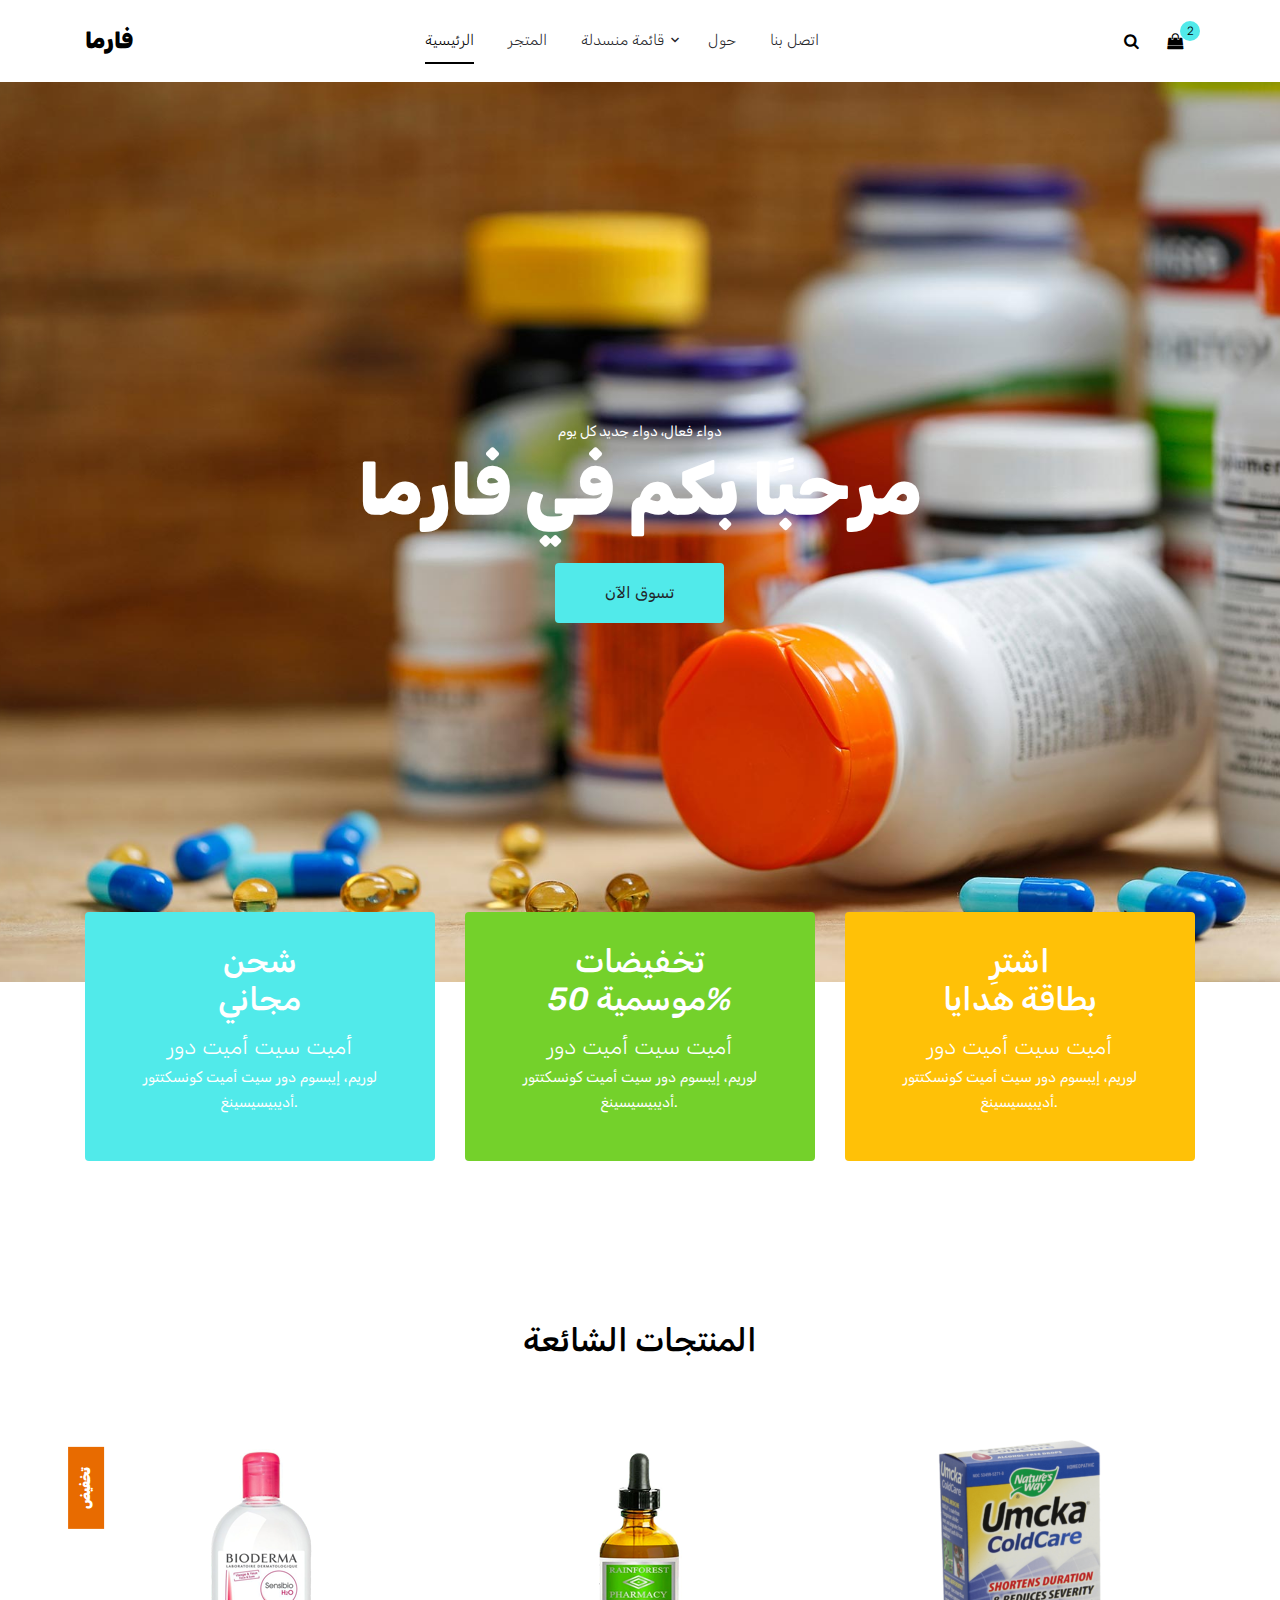
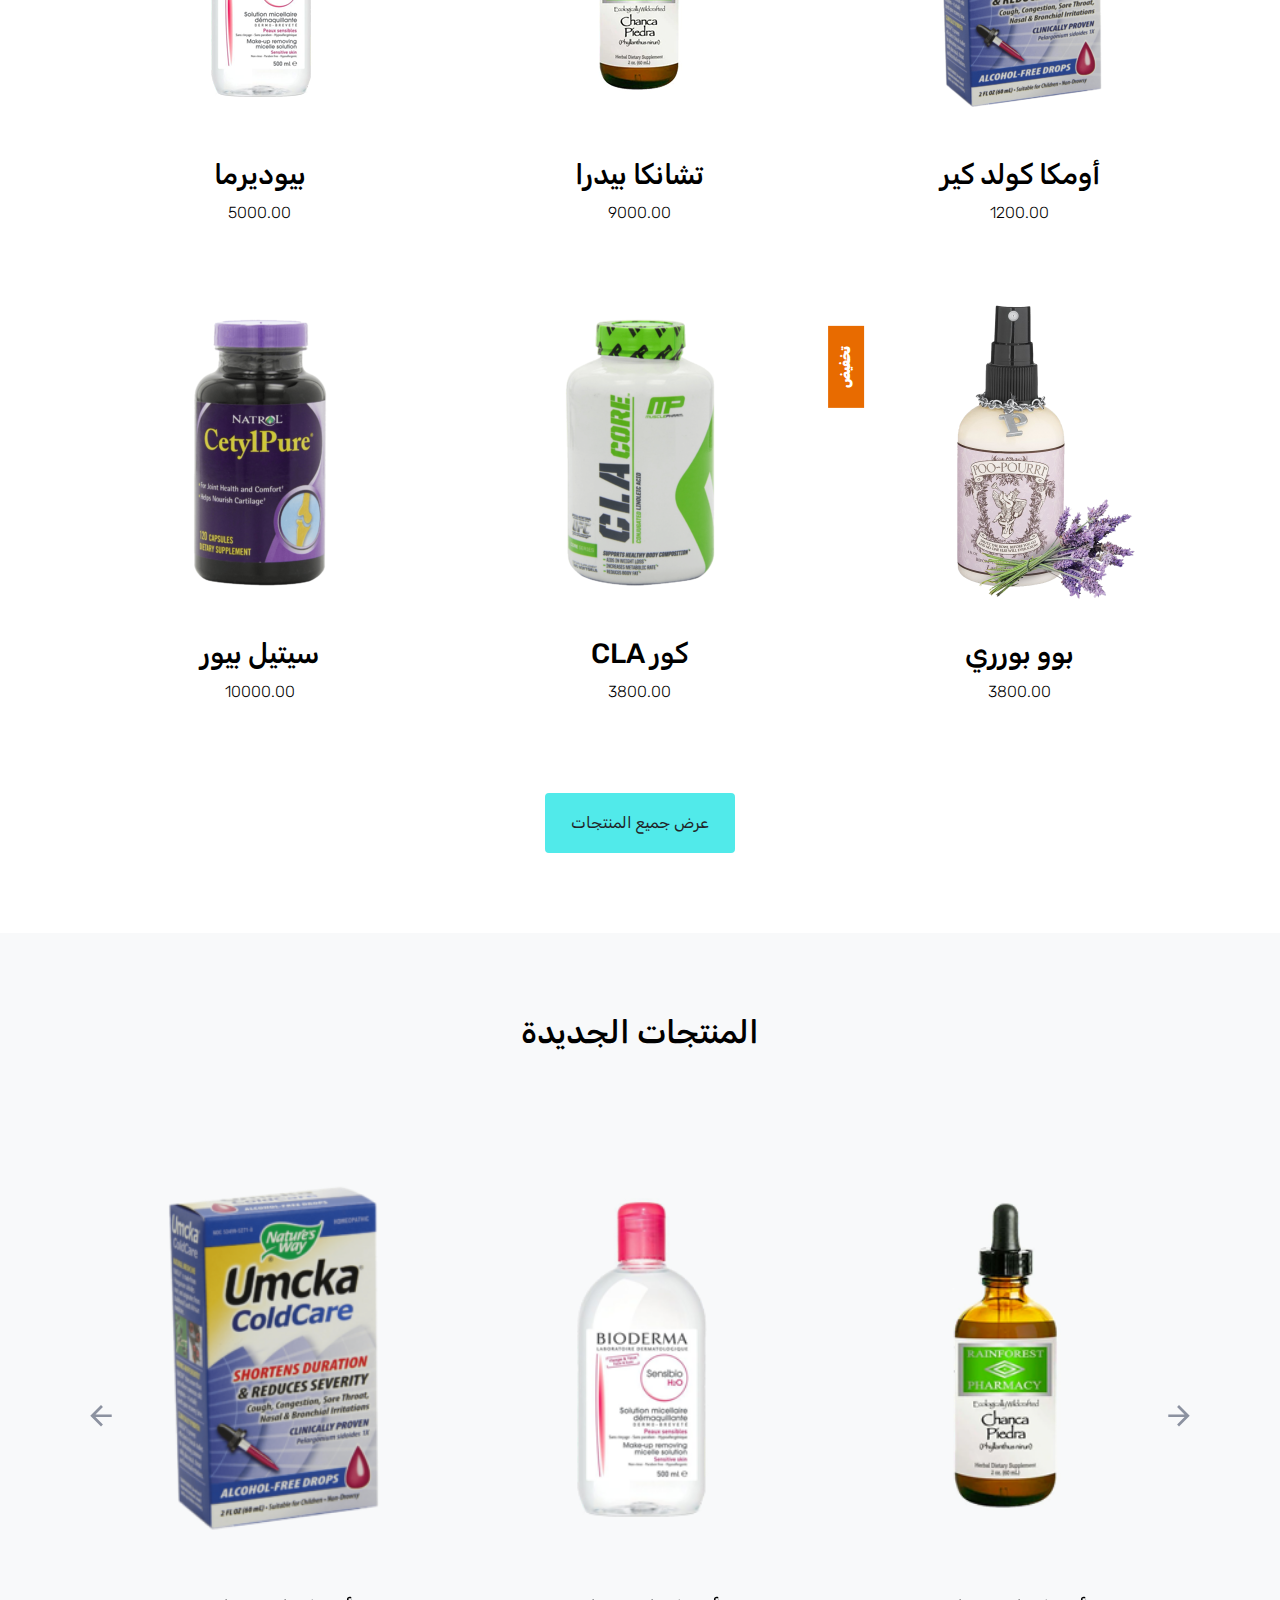
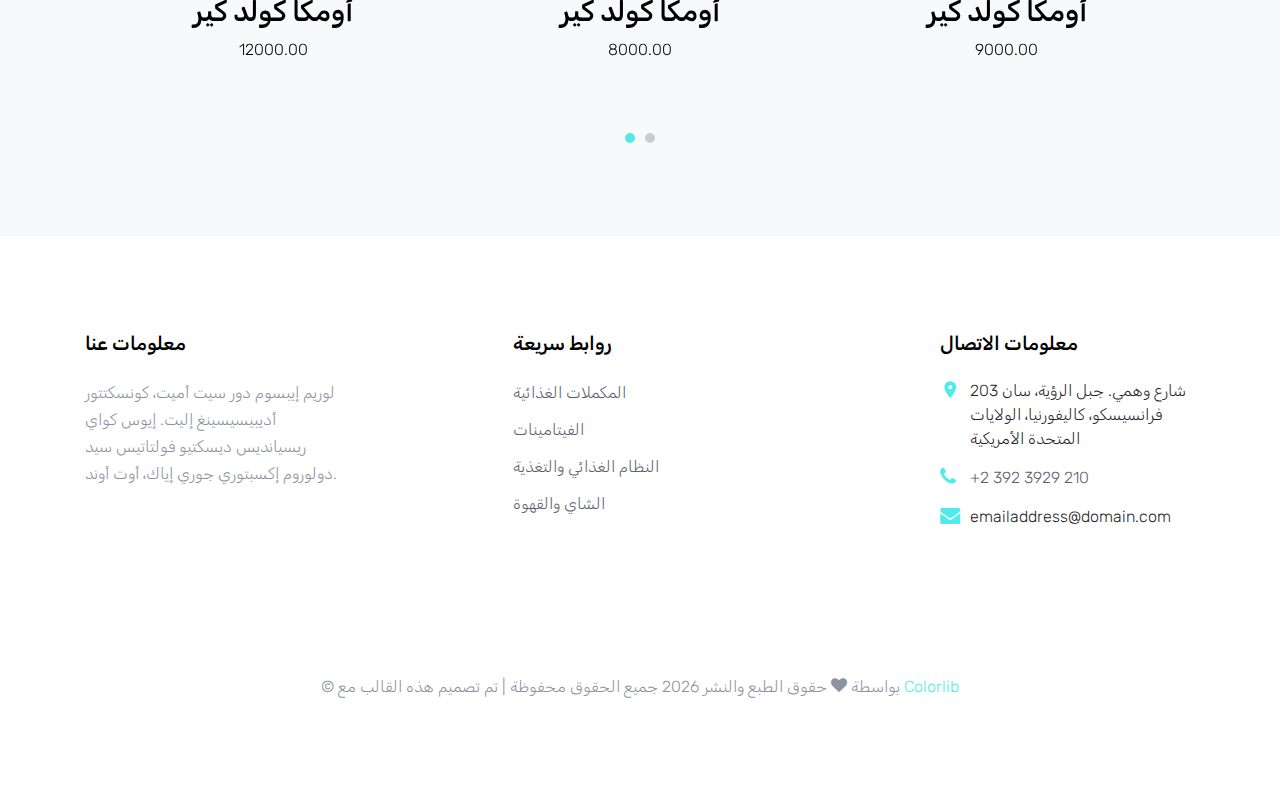
==== index.html @ 76229c9d "first commit" ====
<!DOCTYPE html>
<html lang="en">

<head>
  <title>Pharma &mdash; Colorlib Template</title>
  <meta charset="utf-8">
  <meta name="viewport" content="width=device-width, initial-scale=1, shrink-to-fit=no">

  <link href="https://fonts.googleapis.com/css?family=Rubik:400,700|Crimson+Text:400,400i" rel="stylesheet">
  <link rel="stylesheet" href="fonts/icomoon/style.css">

  <link rel="stylesheet" href="css/bootstrap.min.css">
  <link rel="stylesheet" href="css/magnific-popup.css">
  <link rel="stylesheet" href="css/jquery-ui.css">
  <link rel="stylesheet" href="css/owl.carousel.min.css">
  <link rel="stylesheet" href="css/owl.theme.default.min.css">


  <link rel="stylesheet" href="css/aos.css">

  <link rel="stylesheet" href="css/style.css">

</head>

<body>

  <div class="site-wrap">

    <div class="site-navbar py-2">

      <div class="search-wrap">
        <div class="container">
          <a href="#" class="search-close js-search-close"><span class="icon-close2"></span></a>
          <form action="#" method="post">
            <input type="text" class="form-control" placeholder="ابحث عن كلمة مفتاحية واضغط إدخال...">
          </form>
        </div>
      </div>

      <div class="container">
        <div class="d-flex align-items-center justify-content-between">
          <div class="logo">
            <div class="site-logo">
              <a href="index.html" class="js-logo-clone">فارما</a>
            </div>
          </div>
          <div class="main-nav d-none d-lg-block">
            <nav class="site-navigation text-right text-md-center" role="navigation">
              <ul class="site-menu js-clone-nav d-none d-lg-block">
                <li class="active"><a href="index.html">الرئيسية</a></li>
                <li><a href="shop.html">المتجر</a></li>
                <li class="has-children">
                  <a href="#">قائمة منسدلة</a>
                  <ul class="dropdown">
                    <li><a href="#">المكملات الغذائية</a></li>
                    <li class="has-children">
                      <a href="#">الفيتامينات</a>
                      <ul class="dropdown">
                        <li><a href="#">المكملات الغذائية</a></li>
                        <li><a href="#">الفيتامينات</a></li>
                        <li><a href="#">النظام الغذائي والتغذية</a></li>
                        <li><a href="#">الشاي والقهوة</a></li>
                      </ul>
                    </li>
                    <li><a href="#">النظام الغذائي والتغذية</a></li>
                    <li><a href="#">الشاي والقهوة</a></li>
                    
                  </ul>
                </li>
                <li><a href="about.html">حول</a></li>
                <li><a href="contact.html">اتصل بنا</a></li>
              </ul>
            </nav>
          </div>
          <div class="icons">
            <a href="#" class="icons-btn d-inline-block js-search-open"><span class="icon-search"></span></a>
            <a href="cart.html" class="icons-btn d-inline-block bag">
              <span class="icon-shopping-bag"></span>
              <span class="number">2</span>
            </a>
            <a href="#" class="site-menu-toggle js-menu-toggle ml-3 d-inline-block d-lg-none"><span
                class="icon-menu"></span></a>
          </div>
        </div>
      </div>
    </div>

    <div class="site-blocks-cover" style="background-image: url('images/hero_1.jpg');">
      <div class="container">
        <div class="row">
          <div class="col-lg-7 mx-auto order-lg-2 align-self-center">
            <div class="site-block-cover-content text-center">
              <h2 class="sub-title">دواء فعال، دواء جديد كل يوم</h2>
              <h1>مرحبًا بكم في فارما</h1>
              <p>
                <a href="#" class="btn btn-primary px-5 py-3">تسوق الآن</a>
              </p>
            </div>
          </div>
        </div>
      </div>
    </div>

    <div class="site-section">
      <div class="container">
        <div class="row align-items-stretch section-overlap">
          <div class="col-md-6 col-lg-4 mb-4 mb-lg-0">
            <div class="banner-wrap bg-primary h-100">
              <a href="#" class="h-100">
                <h5>شحن <br> مجاني</h5>
                <p>
                  أميت سيت أميت دور
                  <strong>لوريم، إيبسوم دور سيت أميت كونسكتتور أديبيسيسينغ.</strong>
                </p>
              </a>
            </div>
          </div>
          <div class="col-md-6 col-lg-4 mb-4 mb-lg-0">
            <div class="banner-wrap h-100">
              <a href="#" class="h-100">
                <h5>تخفيضات <br> موسمية 50%</h5>
                <p>
                  أميت سيت أميت دور
                  <strong>لوريم، إيبسوم دور سيت أميت كونسكتتور أديبيسيسينغ.</strong>
                </p>
              </a>
            </div>
          </div>
          <div class="col-md-6 col-lg-4 mb-4 mb-lg-0">
            <div class="banner-wrap bg-warning h-100">
              <a href="#" class="h-100">
                <h5>اشترِ <br> بطاقة هدايا</h5>
                <p>
                  أميت سيت أميت دور
                  <strong>لوريم، إيبسوم دور سيت أميت كونسكتتور أديبيسيسينغ.</strong>
                </p>
              </a>
            </div>
          </div>

        </div>
      </div>
    </div>

    <div class="site-section">
      <div class="container">
        <div class="row">
          <div class="title-section text-center col-12">
            <h2 class="text-uppercase">المنتجات الشائعة</h2>
          </div>
        </div>

        <div class="row">
          <div class="col-sm-6 col-lg-4 text-center item mb-4">
            <span class="tag">تخفيض</span>
            <a href="shop-single.html"> <img src="images/product_01.png" alt="Image"></a>
            <h3 class="text-dark"><a href="shop-single.html">بيوديرما</a></h3>
            <p class="price"> 5000.00</p>
          </div>
          <div class="col-sm-6 col-lg-4 text-center item mb-4">
            <a href="shop-single.html"> <img src="images/product_02.png" alt="Image"></a>
            <h3 class="text-dark"><a href="shop-single.html">تشانكا بيدرا</a></h3>
            <p class="price">9000.00</p>
          </div>
          <div class="col-sm-6 col-lg-4 text-center item mb-4">
            <a href="shop-single.html"> <img src="images/product_03.png" alt="Image"></a>
            <h3 class="text-dark"><a href="shop-single.html">أومكا كولد كير</a></h3>
            <p class="price">1200.00</p>
          </div>

          <div class="col-sm-6 col-lg-4 text-center item mb-4">

            <a href="shop-single.html"> <img src="images/product_04.png" alt="Image"></a>
            <h3 class="text-dark"><a href="shop-single.html">سيتيل بيور</a></h3>
            <p class="price"> 10000.00</p>
          </div>
          <div class="col-sm-6 col-lg-4 text-center item mb-4">
            <a href="shop-single.html"> <img src="images/product_05.png" alt="Image"></a>
            <h3 class="text-dark"><a href="shop-single.html">CLA كور</a></h3>
            <p class="price">3800.00</p>
          </div>
          <div class="col-sm-6 col-lg-4 text-center item mb-4">
            <span class="tag">تخفيض</span>
            <a href="shop-single.html"> <img src="images/product_06.png" alt="Image"></a>
            <h3 class="text-dark"><a href="shop-single.html">بوو بورري</a></h3>
            <p class="price">3800.00</p>
          </div>
        </div>
        <div class="row mt-5">
          <div class="col-12 text-center">
            <a href="shop.html" class="btn btn-primary px-4 py-3">عرض جميع المنتجات</a>
          </div>
        </div>
      </div>
    </div>

    
    <div class="site-section bg-light">
      <div class="container">
        <div class="row">
          <div class="title-section text-center col-12">
            <h2 class="text-uppercase">المنتجات الجديدة</h2>
          </div>
        </div>
        <div class="row">
          <div class="col-md-12 block-3 products-wrap">
            <div class="nonloop-block-3 owl-carousel">

              <div class="text-center item mb-4">
                <a href="shop-single.html"> <img src="images/product_03.png" alt="Image"></a>
                <h3 class="text-dark"><a href="shop-single.html">أومكا كولد كير</a></h3>
                <p class="price">12000.00</p>
              </div>

              <div class="text-center item mb-4">
                <a href="shop-single.html"> <img src="images/product_01.png" alt="Image"></a>
                <h3 class="text-dark"><a href="shop-single.html">أومكا كولد كير</a></h3>
                <p class="price">8000.00</p>
              </div>

              <div class="text-center item mb-4">
                <a href="shop-single.html"> <img src="images/product_02.png" alt="Image"></a>
                <h3 class="text-dark"><a href="shop-single.html">أومكا كولد كير</a></h3>
                <p class="price">9000.00</p>
              </div>

              <div class="text-center item mb-4">
                <a href="shop-single.html"> <img src="images/product_04.png" alt="Image"></a>
                <h3 class="text-dark"><a href="shop-single.html">أومكا كولد كير</a></h3>
                <p class="price">5000.00</p>
              </div>

            </div>
          </div>
        </div>
      </div>
    </div>

    <!--<div class="site-section">
      <div class="container">
        <div class="row">
          <div class="title-section text-center col-12">
            <h2 class="text-uppercase">الشهادات</h2>
          </div>
        </div>
        <div class="row">
          <div class="col-md-12 block-3 products-wrap">
            <div class="nonloop-block-3 no-direction owl-carousel">
        
              <div class="testimony">
                <blockquote>
                  <img src="images/person_1.jpg" alt="Image" class="img-fluid w-25 mb-4 rounded-circle">
                  <p>&ldquo;لوريم إيبسوم دور، سيت أميت كونسكتتور أديبيسيسينغ إليت. نيمو أومينس فولتاتيم كونسكتتور كوام تيمبور أوبكيتاتي مايوريس فولتاتيم أسبيرناتور إيوست إيفينيت، بلاسيات أب كواد تينيتور دوكيموس. مينوس راتيون سيت كويرات أوند.&rdquo;</p>
                </blockquote>

                <p>&mdash; كيلي هولمز</p>
              </div>
        
              <div class="testimony">
                <blockquote>
                  <img src="images/person_2.jpg" alt="Image" class="img-fluid w-25 mb-4 rounded-circle">
                  <p>&ldquo;لوريم إيبسوم دور، سيت أميت كونسكتتور أديبيسيسينغ إليت. نيمو أومينس فولتاتيم كونسكتتور كوام تيمبور
                    أوبكيتاتي مايوريس فولتاتيم أسبيرناتور إيوست إيفينيت، بلاسيات أب كواد تينيتور دوكيموس. مينوس راتيون سيت كويرات
                    أوند.&rdquo;</p>
                </blockquote>
              
                <p>&mdash; ريبيكا ميراندو</p>
              </div>
        
              <div class="testimony">
                <blockquote>
                  <img src="images/person_3.jpg" alt="Image" class="img-fluid w-25 mb-4 rounded-circle">
                  <p>&ldquo;لوريم إيبسوم دور، سيت أميت كونسكتتور أديبيسيسينغ إليت. نيمو أومينس فولتاتيم كونسكتتور كوام تيمبور
                    أوبكيتاتي مايوريس فولتاتيم أسبيرناتور إيوست إيفينيت، بلاسيات أب كواد تينيتور دوكيموس. مينوس راتيون سيت كويرات
                    أوند.&rdquo;</p>
                </blockquote>
              
                <p>&mdash; لوكاس غالون</p>
              </div>
        
              <div class="testimony">
                <blockquote>
                  <img src="images/person_4.jpg" alt="Image" class="img-fluid w-25 mb-4 rounded-circle">
                  <p>&ldquo;لوريم إيبسوم دور، سيت أميت كونسكتتور أديبيسيسينغ إليت. نيمو أومينس فولتاتيم كونسكتتور كوام تيمبور
                    أوبكيتاتي مايوريس فولتاتيم أسبيرناتور إيوست إيفينيت، بلاسيات أب كواد تينيتور دوكيموس. مينوس راتيون سيت كويرات
                    أوند.&rdquo;</p>
                </blockquote>
              
                <p>&mdash; أندرو نيل</p>
              </div>
        
            </div>
          </div>
        </div>
      </div>
    </div>

    <div class="site-section bg-secondary bg-image" style="background-image: url('images/bg_2.jpg');">
      <div class="container">
        <div class="row align-items-stretch">
          <div class="col-lg-6 mb-5 mb-lg-0">
            <a href="#" class="banner-1 h-100 d-flex" style="background-image: url('images/bg_1.jpg');">
              <div class="banner-1-inner align-self-center">
                <h2>منتجات فارما</h2>
                <p>لوريم، إيبسوم دور سيت أميت كونسكتتور أديبيسيسينغ إليت. مولستيا إكس أد مينوس ريم أوديو فولتاتيم.
                </p>
              </div>
            </a>
          </div>
          <div class="col-lg-6 mb-5 mb-lg-0">
            <a href="#" class="banner-1 h-100 d-flex" style="background-image: url('images/bg_2.jpg');">
              <div class="banner-1-inner ml-auto  align-self-center">
                <h2>مصنفة من قبل الخبراء</h2>
                <p>لوريم، إيبسوم دور سيت أميت كونسكتتور أديبيسيسينغ إليت. مولستيا إكس أد مينوس ريم أوديو فولتاتيم.
                </p>
              </div>
            </a>
          </div>
        </div>
      </div>
    </div>-->


    <footer class="site-footer">
      <div class="container">
        <div class="row">
          <div class="col-md-6 col-lg-3 mb-4 mb-lg-0">

            <div class="block-7">
              <h3 class="footer-heading mb-4">معلومات عنا</h3>
              <p>لوريم إيبسوم دور سيت أميت، كونسكتتور أديبيسيسينغ إليت. إيوس كواي ريسيانديس ديسكتيو فولتاتيس
                سيد دولوروم إكسبتوري جوري إياك، أوت أوند.</p>
            </div>

          </div>
          <div class="col-lg-3 mx-auto mb-5 mb-lg-0">
            <h3 class="footer-heading mb-4">روابط سريعة</h3>
            <ul class="list-unstyled">
              <li><a href="#">المكملات الغذائية</a></li>
              <li><a href="#">الفيتامينات</a></li>
              <li><a href="#">النظام الغذائي والتغذية</a></li>
              <li><a href="#">الشاي والقهوة</a></li>
            </ul>
          </div>

          <div class="col-md-6 col-lg-3">
            <div class="block-5 mb-5">
              <h3 class="footer-heading mb-4">معلومات الاتصال</h3>
              <ul class="list-unstyled">
                <li class="address">203 شارع وهمي. جبل الرؤية، سان فرانسيسكو، كاليفورنيا، الولايات المتحدة الأمريكية</li>
                <li class="phone"><a href="tel://23923929210">+2 392 3929 210</a></li>
                <li class="email">emailaddress@domain.com</li>
              </ul>
            </div>


          </div>
        </div>
        <div class="row pt-5 mt-5 text-center">
          <div class="col-md-12">
            <p>
              &copy; حقوق الطبع والنشر
              <script>document.write(new Date().getFullYear());</script> جميع الحقوق محفوظة | تم تصميم هذه القالب
              مع <i class="icon-heart" aria-hidden="true"></i> بواسطة <a href="https://colorlib.com" target="_blank"
                class="text-primary">Colorlib</a>
            </p>
          </div>

        </div>
      </div>
    </footer>
  </div>

  <script src="js/jquery-3.3.1.min.js"></script>
  <script src="js/jquery-ui.js"></script>
  <script src="js/popper.min.js"></script>
  <script src="js/bootstrap.min.js"></script>
  <script src="js/owl.carousel.min.js"></script>
  <script src="js/jquery.magnific-popup.min.js"></script>
  <script src="js/aos.js"></script>

  <script src="js/main.js"></script>

</body>

</html>
---- fonts/icomoon/style.css ----
@font-face {
  font-family: 'icomoon';
  src:  url('fonts/icomoon.eot?10si43');
  src:  url('fonts/icomoon.eot?10si43#iefix') format('embedded-opentype'),
    url('fonts/icomoon.ttf?10si43') format('truetype'),
    url('fonts/icomoon.woff?10si43') format('woff'),
    url('fonts/icomoon.svg?10si43#icomoon') format('svg');
  font-weight: normal;
  font-style: normal;
}

[class^="icon-"], [class*=" icon-"] {
  /* use !important to prevent issues with browser extensions that change fonts */
  font-family: 'icomoon' !important;
  speak: none;
  font-style: normal;
  font-weight: normal;
  font-variant: normal;
  text-transform: none;
  line-height: 1;

  /* Better Font Rendering =========== */
  -webkit-font-smoothing: antialiased;
  -moz-osx-font-smoothing: grayscale;
}

.icon-asterisk:before {
  content: "\f069";
}
.icon-plus:before {
  content: "\f067";
}
.icon-question:before {
  content: "\f128";
}
.icon-minus:before {
  content: "\f068";
}
.icon-glass:before {
  content: "\f000";
}
.icon-music:before {
  content: "\f001";
}
.icon-search:before {
  content: "\f002";
}
.icon-envelope-o:before {
  content: "\f003";
}
.icon-heart:before {
  content: "\f004";
}
.icon-star:before {
  content: "\f005";
}
.icon-star-o:before {
  content: "\f006";
}
.icon-user:before {
  content: "\f007";
}
.icon-film:before {
  content: "\f008";
}
.icon-th-large:before {
  content: "\f009";
}
.icon-th:before {
  content: "\f00a";
}
.icon-th-list:before {
  content: "\f00b";
}
.icon-check:before {
  content: "\f00c";
}
.icon-close:before {
  content: "\f00d";
}
.icon-remove:before {
  content: "\f00d";
}
.icon-times:before {
  content: "\f00d";
}
.icon-search-plus:before {
  content: "\f00e";
}
.icon-search-minus:before {
  content: "\f010";
}
.icon-power-off:before {
  content: "\f011";
}
.icon-signal:before {
  content: "\f012";
}
.icon-cog:before {
  content: "\f013";
}
.icon-gear:before {
  content: "\f013";
}
.icon-trash-o:before {
  content: "\f014";
}
.icon-home:before {
  content: "\f015";
}
.icon-file-o:before {
  content: "\f016";
}
.icon-clock-o:before {
  content: "\f017";
}
.icon-road:before {
  content: "\f018";
}
.icon-download:before {
  content: "\f019";
}
.icon-arrow-circle-o-down:before {
  content: "\f01a";
}
.icon-arrow-circle-o-up:before {
  content: "\f01b";
}
.icon-inbox:before {
  content: "\f01c";
}
.icon-play-circle-o:before {
  content: "\f01d";
}
.icon-repeat:before {
  content: "\f01e";
}
.icon-rotate-right:before {
  content: "\f01e";
}
.icon-refresh:before {
  content: "\f021";
}
.icon-list-alt:before {
  content: "\f022";
}
.icon-lock:before {
  content: "\f023";
}
.icon-flag:before {
  content: "\f024";
}
.icon-headphones:before {
  content: "\f025";
}
.icon-volume-off:before {
  content: "\f026";
}
.icon-volume-down:before {
  content: "\f027";
}
.icon-volume-up:before {
  content: "\f028";
}
.icon-qrcode:before {
  content: "\f029";
}
.icon-barcode:before {
  content: "\f02a";
}
.icon-tag:before {
  content: "\f02b";
}
.icon-tags:before {
  content: "\f02c";
}
.icon-book:before {
  content: "\f02d";
}
.icon-bookmark:before {
  content: "\f02e";
}
.icon-print:before {
  content: "\f02f";
}
.icon-camera:before {
  content: "\f030";
}
.icon-font:before {
  content: "\f031";
}
.icon-bold:before {
  content: "\f032";
}
.icon-italic:before {
  content: "\f033";
}
.icon-text-height:before {
  content: "\f034";
}
.icon-text-width:before {
  content: "\f035";
}
.icon-align-left:before {
  content: "\f036";
}
.icon-align-center:before {
  content: "\f037";
}
.icon-align-right:before {
  content: "\f038";
}
.icon-align-justify:before {
  content: "\f039";
}
.icon-list:before {
  content: "\f03a";
}
.icon-dedent:before {
  content: "\f03b";
}
.icon-outdent:before {
  content: "\f03b";
}
.icon-indent:before {
  content: "\f03c";
}
.icon-video-camera:before {
  content: "\f03d";
}
.icon-image:before {
  content: "\f03e";
}
.icon-photo:before {
  content: "\f03e";
}
.icon-picture-o:before {
  content: "\f03e";
}
.icon-pencil:before {
  content: "\f040";
}
.icon-map-marker:before {
  content: "\f041";
}
.icon-adjust:before {
  content: "\f042";
}
.icon-tint:before {
  content: "\f043";
}
.icon-edit:before {
  content: "\f044";
}
.icon-pencil-square-o:before {
  content: "\f044";
}
.icon-share-square-o:before {
  content: "\f045";
}
.icon-check-square-o:before {
  content: "\f046";
}
.icon-arrows:before {
  content: "\f047";
}
.icon-step-backward:before {
  content: "\f048";
}
.icon-fast-backward:before {
  content: "\f049";
}
.icon-backward:before {
  content: "\f04a";
}
.icon-play:before {
  content: "\f04b";
}
.icon-pause:before {
  content: "\f04c";
}
.icon-stop:before {
  content: "\f04d";
}
.icon-forward:before {
  content: "\f04e";
}
.icon-fast-forward:before {
  content: "\f050";
}
.icon-step-forward:before {
  content: "\f051";
}
.icon-eject:before {
  content: "\f052";
}
.icon-chevron-left:before {
  content: "\f053";
}
.icon-chevron-right:before {
  content: "\f054";
}
.icon-plus-circle:before {
  content: "\f055";
}
.icon-minus-circle:before {
  content: "\f056";
}
.icon-times-circle:before {
  content: "\f057";
}
.icon-check-circle:before {
  content: "\f058";
}
.icon-question-circle:before {
  content: "\f059";
}
.icon-info-circle:before {
  content: "\f05a";
}
.icon-crosshairs:before {
  content: "\f05b";
}
.icon-times-circle-o:before {
  content: "\f05c";
}
.icon-check-circle-o:before {
  content: "\f05d";
}
.icon-ban:before {
  content: "\f05e";
}
.icon-arrow-left:before {
  content: "\f060";
}
.icon-arrow-right:before {
  content: "\f061";
}
.icon-arrow-up:before {
  content: "\f062";
}
.icon-arrow-down:before {
  content: "\f063";
}
.icon-mail-forward:before {
  content: "\f064";
}
.icon-share:before {
  content: "\f064";
}
.icon-expand:before {
  content: "\f065";
}
.icon-compress:before {
  content: "\f066";
}
.icon-exclamation-circle:before {
  content: "\f06a";
}
.icon-gift:before {
  content: "\f06b";
}
.icon-leaf:before {
  content: "\f06c";
}
.icon-fire:before {
  content: "\f06d";
}
.icon-eye:before {
  content: "\f06e";
}
.icon-eye-slash:before {
  content: "\f070";
}
.icon-exclamation-triangle:before {
  content: "\f071";
}
.icon-warning:before {
  content: "\f071";
}
.icon-plane:before {
  content: "\f072";
}
.icon-calendar:before {
  content: "\f073";
}
.icon-random:before {
  content: "\f074";
}
.icon-comment:before {
  content: "\f075";
}
.icon-magnet:before {
  content: "\f076";
}
.icon-chevron-up:before {
  content: "\f077";
}
.icon-chevron-down:before {
  content: "\f078";
}
.icon-retweet:before {
  content: "\f079";
}
.icon-shopping-cart:before {
  content: "\f07a";
}
.icon-folder:before {
  content: "\f07b";
}
.icon-folder-open:before {
  content: "\f07c";
}
.icon-arrows-v:before {
  content: "\f07d";
}
.icon-arrows-h:before {
  content: "\f07e";
}
.icon-bar-chart:before {
  content: "\f080";
}
.icon-bar-chart-o:before {
  content: "\f080";
}
.icon-twitter-square:before {
  content: "\f081";
}
.icon-facebook-square:before {
  content: "\f082";
}
.icon-camera-retro:before {
  content: "\f083";
}
.icon-key:before {
  content: "\f084";
}
.icon-cogs:before {
  content: "\f085";
}
.icon-gears:before {
  content: "\f085";
}
.icon-comments:before {
  content: "\f086";
}
.icon-thumbs-o-up:before {
  content: "\f087";
}
.icon-thumbs-o-down:before {
  content: "\f088";
}
.icon-star-half:before {
  content: "\f089";
}
.icon-heart-o:before {
  content: "\f08a";
}
.icon-sign-out:before {
  content: "\f08b";
}
.icon-linkedin-square:before {
  content: "\f08c";
}
.icon-thumb-tack:before {
  content: "\f08d";
}
.icon-external-link:before {
  content: "\f08e";
}
.icon-sign-in:before {
  content: "\f090";
}
.icon-trophy:before {
  content: "\f091";
}
.icon-github-square:before {
  content: "\f092";
}
.icon-upload:before {
  content: "\f093";
}
.icon-lemon-o:before {
  content: "\f094";
}
.icon-phone:before {
  content: "\f095";
}
.icon-square-o:before {
  content: "\f096";
}
.icon-bookmark-o:before {
  content: "\f097";
}
.icon-phone-square:before {
  content: "\f098";
}
.icon-twitter:before {
  content: "\f099";
}
.icon-facebook:before {
  content: "\f09a";
}
.icon-facebook-f:before {
  content: "\f09a";
}
.icon-github:before {
  content: "\f09b";
}
.icon-unlock:before {
  content: "\f09c";
}
.icon-credit-card:before {
  content: "\f09d";
}
.icon-feed:before {
  content: "\f09e";
}
.icon-rss:before {
  content: "\f09e";
}
.icon-hdd-o:before {
  content: "\f0a0";
}
.icon-bullhorn:before {
  content: "\f0a1";
}
.icon-bell-o:before {
  content: "\f0a2";
}
.icon-certificate:before {
  content: "\f0a3";
}
.icon-hand-o-right:before {
  content: "\f0a4";
}
.icon-hand-o-left:before {
  content: "\f0a5";
}
.icon-hand-o-up:before {
  content: "\f0a6";
}
.icon-hand-o-down:before {
  content: "\f0a7";
}
.icon-arrow-circle-left:before {
  content: "\f0a8";
}
.icon-arrow-circle-right:before {
  content: "\f0a9";
}
.icon-arrow-circle-up:before {
  content: "\f0aa";
}
.icon-arrow-circle-down:before {
  content: "\f0ab";
}
.icon-globe:before {
  content: "\f0ac";
}
.icon-wrench:before {
  content: "\f0ad";
}
.icon-tasks:before {
  content: "\f0ae";
}
.icon-filter:before {
  content: "\f0b0";
}
.icon-briefcase:before {
  content: "\f0b1";
}
.icon-arrows-alt:before {
  content: "\f0b2";
}
.icon-group:before {
  content: "\f0c0";
}
.icon-users:before {
  content: "\f0c0";
}
.icon-chain:before {
  content: "\f0c1";
}
.icon-link:before {
  content: "\f0c1";
}
.icon-cloud:before {
  content: "\f0c2";
}
.icon-flask:before {
  content: "\f0c3";
}
.icon-cut:before {
  content: "\f0c4";
}
.icon-scissors:before {
  content: "\f0c4";
}
.icon-copy:before {
  content: "\f0c5";
}
.icon-files-o:before {
  content: "\f0c5";
}
.icon-paperclip:before {
  content: "\f0c6";
}
.icon-floppy-o:before {
  content: "\f0c7";
}
.icon-save:before {
  content: "\f0c7";
}
.icon-square:before {
  content: "\f0c8";
}
.icon-bars:before {
  content: "\f0c9";
}
.icon-navicon:before {
  content: "\f0c9";
}
.icon-reorder:before {
  content: "\f0c9";
}
.icon-list-ul:before {
  content: "\f0ca";
}
.icon-list-ol:before {
  content: "\f0cb";
}
.icon-strikethrough:before {
  content: "\f0cc";
}
.icon-underline:before {
  content: "\f0cd";
}
.icon-table:before {
  content: "\f0ce";
}
.icon-magic:before {
  content: "\f0d0";
}
.icon-truck:before {
  content: "\f0d1";
}
.icon-pinterest:before {
  content: "\f0d2";
}
.icon-pinterest-square:before {
  content: "\f0d3";
}
.icon-google-plus-square:before {
  content: "\f0d4";
}
.icon-google-plus:before {
  content: "\f0d5";
}
.icon-money:before {
  content: "\f0d6";
}
.icon-caret-down:before {
  content: "\f0d7";
}
.icon-caret-up:before {
  content: "\f0d8";
}
.icon-caret-left:before {
  content: "\f0d9";
}
.icon-caret-right:before {
  content: "\f0da";
}
.icon-columns:before {
  content: "\f0db";
}
.icon-sort:before {
  content: "\f0dc";
}
.icon-unsorted:before {
  content: "\f0dc";
}
.icon-sort-desc:before {
  content: "\f0dd";
}
.icon-sort-down:before {
  content: "\f0dd";
}
.icon-sort-asc:before {
  content: "\f0de";
}
.icon-sort-up:before {
  content: "\f0de";
}
.icon-envelope:before {
  content: "\f0e0";
}
.icon-linkedin:before {
  content: "\f0e1";
}
.icon-rotate-left:before {
  content: "\f0e2";
}
.icon-undo:before {
  content: "\f0e2";
}
.icon-gavel:before {
  content: "\f0e3";
}
.icon-legal:before {
  content: "\f0e3";
}
.icon-dashboard:before {
  content: "\f0e4";
}
.icon-tachometer:before {
  content: "\f0e4";
}
.icon-comment-o:before {
  content: "\f0e5";
}
.icon-comments-o:before {
  content: "\f0e6";
}
.icon-bolt:before {
  content: "\f0e7";
}
.icon-flash:before {
  content: "\f0e7";
}
.icon-sitemap:before {
  content: "\f0e8";
}
.icon-umbrella:before {
  content: "\f0e9";
}
.icon-clipboard:before {
  content: "\f0ea";
}
.icon-paste:before {
  content: "\f0ea";
}
.icon-lightbulb-o:before {
  content: "\f0eb";
}
.icon-exchange:before {
  content: "\f0ec";
}
.icon-cloud-download:before {
  content: "\f0ed";
}
.icon-cloud-upload:before {
  content: "\f0ee";
}
.icon-user-md:before {
  content: "\f0f0";
}
.icon-stethoscope:before {
  content: "\f0f1";
}
.icon-suitcase:before {
  content: "\f0f2";
}
.icon-bell:before {
  content: "\f0f3";
}
.icon-coffee:before {
  content: "\f0f4";
}
.icon-cutlery:before {
  content: "\f0f5";
}
.icon-file-text-o:before {
  content: "\f0f6";
}
.icon-building-o:before {
  content: "\f0f7";
}
.icon-hospital-o:before {
  content: "\f0f8";
}
.icon-ambulance:before {
  content: "\f0f9";
}
.icon-medkit:before {
  content: "\f0fa";
}
.icon-fighter-jet:before {
  content: "\f0fb";
}
.icon-beer:before {
  content: "\f0fc";
}
.icon-h-square:before {
  content: "\f0fd";
}
.icon-plus-square:before {
  content: "\f0fe";
}
.icon-angle-double-left:before {
  content: "\f100";
}
.icon-angle-double-right:before {
  content: "\f101";
}
.icon-angle-double-up:before {
  content: "\f102";
}
.icon-angle-double-down:before {
  content: "\f103";
}
.icon-angle-left:before {
  content: "\f104";
}
.icon-angle-right:before {
  content: "\f105";
}
.icon-angle-up:before {
  content: "\f106";
}
.icon-angle-down:before {
  content: "\f107";
}
.icon-desktop:before {
  content: "\f108";
}
.icon-laptop:before {
  content: "\f109";
}
.icon-tablet:before {
  content: "\f10a";
}
.icon-mobile:before {
  content: "\f10b";
}
.icon-mobile-phone:before {
  content: "\f10b";
}
.icon-circle-o:before {
  content: "\f10c";
}
.icon-quote-left:before {
  content: "\f10d";
}
.icon-quote-right:before {
  content: "\f10e";
}
.icon-spinner:before {
  content: "\f110";
}
.icon-circle:before {
  content: "\f111";
}
.icon-mail-reply:before {
  content: "\f112";
}
.icon-reply:before {
  content: "\f112";
}
.icon-github-alt:before {
  content: "\f113";
}
.icon-folder-o:before {
  content: "\f114";
}
.icon-folder-open-o:before {
  content: "\f115";
}
.icon-smile-o:before {
  content: "\f118";
}
.icon-frown-o:before {
  content: "\f119";
}
.icon-meh-o:before {
  content: "\f11a";
}
.icon-gamepad:before {
  content: "\f11b";
}
.icon-keyboard-o:before {
  content: "\f11c";
}
.icon-flag-o:before {
  content: "\f11d";
}
.icon-flag-checkered:before {
  content: "\f11e";
}
.icon-terminal:before {
  content: "\f120";
}
.icon-code:before {
  content: "\f121";
}
.icon-mail-reply-all:before {
  content: "\f122";
}
.icon-reply-all:before {
  content: "\f122";
}
.icon-star-half-empty:before {
  content: "\f123";
}
.icon-star-half-full:before {
  content: "\f123";
}
.icon-star-half-o:before {
  content: "\f123";
}
.icon-location-arrow:before {
  content: "\f124";
}
.icon-crop:before {
  content: "\f125";
}
.icon-code-fork:before {
  content: "\f126";
}
.icon-chain-broken:before {
  content: "\f127";
}
.icon-unlink:before {
  content: "\f127";
}
.icon-info:before {
  content: "\f129";
}
.icon-exclamation:before {
  content: "\f12a";
}
.icon-superscript:before {
  content: "\f12b";
}
.icon-subscript:before {
  content: "\f12c";
}
.icon-eraser:before {
  content: "\f12d";
}
.icon-puzzle-piece:before {
  content: "\f12e";
}
.icon-microphone:before {
  content: "\f130";
}
.icon-microphone-slash:before {
  content: "\f131";
}
.icon-shield:before {
  content: "\f132";
}
.icon-calendar-o:before {
  content: "\f133";
}
.icon-fire-extinguisher:before {
  content: "\f134";
}
.icon-rocket:before {
  content: "\f135";
}
.icon-maxcdn:before {
  content: "\f136";
}
.icon-chevron-circle-left:before {
  content: "\f137";
}
.icon-chevron-circle-right:before {
  content: "\f138";
}
.icon-chevron-circle-up:before {
  content: "\f139";
}
.icon-chevron-circle-down:before {
  content: "\f13a";
}
.icon-html5:before {
  content: "\f13b";
}
.icon-css3:before {
  content: "\f13c";
}
.icon-anchor:before {
  content: "\f13d";
}
.icon-unlock-alt:before {
  content: "\f13e";
}
.icon-bullseye:before {
  content: "\f140";
}
.icon-ellipsis-h:before {
  content: "\f141";
}
.icon-ellipsis-v:before {
  content: "\f142";
}
.icon-rss-square:before {
  content: "\f143";
}
.icon-play-circle:before {
  content: "\f144";
}
.icon-ticket:before {
  content: "\f145";
}
.icon-minus-square:before {
  content: "\f146";
}
.icon-minus-square-o:before {
  content: "\f147";
}
.icon-level-up:before {
  content: "\f148";
}
.icon-level-down:before {
  content: "\f149";
}
.icon-check-square:before {
  content: "\f14a";
}
.icon-pencil-square:before {
  content: "\f14b";
}
.icon-external-link-square:before {
  content: "\f14c";
}
.icon-share-square:before {
  content: "\f14d";
}
.icon-compass:before {
  content: "\f14e";
}
.icon-caret-square-o-down:before {
  content: "\f150";
}
.icon-toggle-down:before {
  content: "\f150";
}
.icon-caret-square-o-up:before {
  content: "\f151";
}
.icon-toggle-up:before {
  content: "\f151";
}
.icon-caret-square-o-right:before {
  content: "\f152";
}
.icon-toggle-right:before {
  content: "\f152";
}
.icon-eur:before {
  content: "\f153";
}
.icon-euro:before {
  content: "\f153";
}
.icon-gbp:before {
  content: "\f154";
}
.icon-dollar:before {
  content: "\f155";
}
.icon-usd:before {
  content: "\f155";
}
.icon-inr:before {
  content: "\f156";
}
.icon-rupee:before {
  content: "\f156";
}
.icon-cny:before {
  content: "\f157";
}
.icon-jpy:before {
  content: "\f157";
}
.icon-rmb:before {
  content: "\f157";
}
.icon-yen:before {
  content: "\f157";
}
.icon-rouble:before {
  content: "\f158";
}
.icon-rub:before {
  content: "\f158";
}
.icon-ruble:before {
  content: "\f158";
}
.icon-krw:before {
  content: "\f159";
}
.icon-won:before {
  content: "\f159";
}
.icon-bitcoin:before {
  content: "\f15a";
}
.icon-btc:before {
  content: "\f15a";
}
.icon-file:before {
  content: "\f15b";
}
.icon-file-text:before {
  content: "\f15c";
}
.icon-sort-alpha-asc:before {
  content: "\f15d";
}
.icon-sort-alpha-desc:before {
  content: "\f15e";
}
.icon-sort-amount-asc:before {
  content: "\f160";
}
.icon-sort-amount-desc:before {
  content: "\f161";
}
.icon-sort-numeric-asc:before {
  content: "\f162";
}
.icon-sort-numeric-desc:before {
  content: "\f163";
}
.icon-thumbs-up:before {
  content: "\f164";
}
.icon-thumbs-down:before {
  content: "\f165";
}
.icon-youtube-square:before {
  content: "\f166";
}
.icon-youtube:before {
  content: "\f167";
}
.icon-xing:before {
  content: "\f168";
}
.icon-xing-square:before {
  content: "\f169";
}
.icon-youtube-play:before {
  content: "\f16a";
}
.icon-dropbox:before {
  content: "\f16b";
}
.icon-stack-overflow:before {
  content: "\f16c";
}
.icon-instagram:before {
  content: "\f16d";
}
.icon-flickr:before {
  content: "\f16e";
}
.icon-adn:before {
  content: "\f170";
}
.icon-bitbucket:before {
  content: "\f171";
}
.icon-bitbucket-square:before {
  content: "\f172";
}
.icon-tumblr:before {
  content: "\f173";
}
.icon-tumblr-square:before {
  content: "\f174";
}
.icon-long-arrow-down:before {
  content: "\f175";
}
.icon-long-arrow-up:before {
  content: "\f176";
}
.icon-long-arrow-left:before {
  content: "\f177";
}
.icon-long-arrow-right:before {
  content: "\f178";
}
.icon-apple:before {
  content: "\f179";
}
.icon-windows:before {
  content: "\f17a";
}
.icon-android:before {
  content: "\f17b";
}
.icon-linux:before {
  content: "\f17c";
}
.icon-dribbble:before {
  content: "\f17d";
}
.icon-skype:before {
  content: "\f17e";
}
.icon-foursquare:before {
  content: "\f180";
}
.icon-trello:before {
  content: "\f181";
}
.icon-female:before {
  content: "\f182";
}
.icon-male:before {
  content: "\f183";
}
.icon-gittip:before {
  content: "\f184";
}
.icon-gratipay:before {
  content: "\f184";
}
.icon-sun-o:before {
  content: "\f185";
}
.icon-moon-o:before {
  content: "\f186";
}
.icon-archive:before {
  content: "\f187";
}
.icon-bug:before {
  content: "\f188";
}
.icon-vk:before {
  content: "\f189";
}
.icon-weibo:before {
  content: "\f18a";
}
.icon-renren:before {
  content: "\f18b";
}
.icon-pagelines:before {
  content: "\f18c";
}
.icon-stack-exchange:before {
  content: "\f18d";
}
.icon-arrow-circle-o-right:before {
  content: "\f18e";
}
.icon-arrow-circle-o-left:before {
  content: "\f190";
}
.icon-caret-square-o-left:before {
  content: "\f191";
}
.icon-toggle-left:before {
  content: "\f191";
}
.icon-dot-circle-o:before {
  content: "\f192";
}
.icon-wheelchair:before {
  content: "\f193";
}
.icon-vimeo-square:before {
  content: "\f194";
}
.icon-try:before {
  content: "\f195";
}
.icon-turkish-lira:before {
  content: "\f195";
}
.icon-plus-square-o:before {
  content: "\f196";
}
.icon-space-shuttle:before {
  content: "\f197";
}
.icon-slack:before {
  content: "\f198";
}
.icon-envelope-square:before {
  content: "\f199";
}
.icon-wordpress:before {
  content: "\f19a";
}
.icon-openid:before {
  content: "\f19b";
}
.icon-bank:before {
  content: "\f19c";
}
.icon-institution:before {
  content: "\f19c";
}
.icon-university:before {
  content: "\f19c";
}
.icon-graduation-cap:before {
  content: "\f19d";
}
.icon-mortar-board:before {
  content: "\f19d";
}
.icon-yahoo:before {
  content: "\f19e";
}
.icon-google:before {
  content: "\f1a0";
}
.icon-reddit:before {
  content: "\f1a1";
}
.icon-reddit-square:before {
  content: "\f1a2";
}
.icon-stumbleupon-circle:before {
  content: "\f1a3";
}
.icon-stumbleupon:before {
  content: "\f1a4";
}
.icon-delicious:before {
  content: "\f1a5";
}
.icon-digg:before {
  content: "\f1a6";
}
.icon-pied-piper-pp:before {
  content: "\f1a7";
}
.icon-pied-piper-alt:before {
  content: "\f1a8";
}
.icon-drupal:before {
  content: "\f1a9";
}
.icon-joomla:before {
  content: "\f1aa";
}
.icon-language:before {
  content: "\f1ab";
}
.icon-fax:before {
  content: "\f1ac";
}
.icon-building:before {
  content: "\f1ad";
}
.icon-child:before {
  content: "\f1ae";
}
.icon-paw:before {
  content: "\f1b0";
}
.icon-spoon:before {
  content: "\f1b1";
}
.icon-cube:before {
  content: "\f1b2";
}
.icon-cubes:before {
  content: "\f1b3";
}
.icon-behance:before {
  content: "\f1b4";
}
.icon-behance-square:before {
  content: "\f1b5";
}
.icon-steam:before {
  content: "\f1b6";
}
.icon-steam-square:before {
  content: "\f1b7";
}
.icon-recycle:before {
  content: "\f1b8";
}
.icon-automobile:before {
  content: "\f1b9";
}
.icon-car:before {
  content: "\f1b9";
}
.icon-cab:before {
  content: "\f1ba";
}
.icon-taxi:before {
  content: "\f1ba";
}
.icon-tree:before {
  content: "\f1bb";
}
.icon-spotify:before {
  content: "\f1bc";
}
.icon-deviantart:before {
  content: "\f1bd";
}
.icon-soundcloud:before {
  content: "\f1be";
}
.icon-database:before {
  content: "\f1c0";
}
.icon-file-pdf-o:before {
  content: "\f1c1";
}
.icon-file-word-o:before {
  content: "\f1c2";
}
.icon-file-excel-o:before {
  content: "\f1c3";
}
.icon-file-powerpoint-o:before {
  content: "\f1c4";
}
.icon-file-image-o:before {
  content: "\f1c5";
}
.icon-file-photo-o:before {
  content: "\f1c5";
}
.icon-file-picture-o:before {
  content: "\f1c5";
}
.icon-file-archive-o:before {
  content: "\f1c6";
}
.icon-file-zip-o:before {
  content: "\f1c6";
}
.icon-file-audio-o:before {
  content: "\f1c7";
}
.icon-file-sound-o:before {
  content: "\f1c7";
}
.icon-file-movie-o:before {
  content: "\f1c8";
}
.icon-file-video-o:before {
  content: "\f1c8";
}
.icon-file-code-o:before {
  content: "\f1c9";
}
.icon-vine:before {
  content: "\f1ca";
}
.icon-codepen:before {
  content: "\f1cb";
}
.icon-jsfiddle:before {
  content: "\f1cc";
}
.icon-life-bouy:before {
  content: "\f1cd";
}
.icon-life-buoy:before {
  content: "\f1cd";
}
.icon-life-ring:before {
  content: "\f1cd";
}
.icon-life-saver:before {
  content: "\f1cd";
}
.icon-support:before {
  content: "\f1cd";
}
.icon-circle-o-notch:before {
  content: "\f1ce";
}
.icon-ra:before {
  content: "\f1d0";
}
.icon-rebel:before {
  content: "\f1d0";
}
.icon-resistance:before {
  content: "\f1d0";
}
.icon-empire:before {
  content: "\f1d1";
}
.icon-ge:before {
  content: "\f1d1";
}
.icon-git-square:before {
  content: "\f1d2";
}
.icon-git:before {
  content: "\f1d3";
}
.icon-hacker-news:before {
  content: "\f1d4";
}
.icon-y-combinator-square:before {
  content: "\f1d4";
}
.icon-yc-square:before {
  content: "\f1d4";
}
.icon-tencent-weibo:before {
  content: "\f1d5";
}
.icon-qq:before {
  content: "\f1d6";
}
.icon-wechat:before {
  content: "\f1d7";
}
.icon-weixin:before {
  content: "\f1d7";
}
.icon-paper-plane:before {
  content: "\f1d8";
}
.icon-send:before {
  content: "\f1d8";
}
.icon-paper-plane-o:before {
  content: "\f1d9";
}
.icon-send-o:before {
  content: "\f1d9";
}
.icon-history:before {
  content: "\f1da";
}
.icon-circle-thin:before {
  content: "\f1db";
}
.icon-header:before {
  content: "\f1dc";
}
.icon-paragraph:before {
  content: "\f1dd";
}
.icon-sliders:before {
  content: "\f1de";
}
.icon-share-alt:before {
  content: "\f1e0";
}
.icon-share-alt-square:before {
  content: "\f1e1";
}
.icon-bomb:before {
  content: "\f1e2";
}
.icon-futbol-o:before {
  content: "\f1e3";
}
.icon-soccer-ball-o:before {
  content: "\f1e3";
}
.icon-tty:before {
  content: "\f1e4";
}
.icon-binoculars:before {
  content: "\f1e5";
}
.icon-plug:before {
  content: "\f1e6";
}
.icon-slideshare:before {
  content: "\f1e7";
}
.icon-twitch:before {
  content: "\f1e8";
}
.icon-yelp:before {
  content: "\f1e9";
}
.icon-newspaper-o:before {
  content: "\f1ea";
}
.icon-wifi:before {
  content: "\f1eb";
}
.icon-calculator:before {
  content: "\f1ec";
}
.icon-paypal:before {
  content: "\f1ed";
}
.icon-google-wallet:before {
  content: "\f1ee";
}
.icon-cc-visa:before {
  content: "\f1f0";
}
.icon-cc-mastercard:before {
  content: "\f1f1";
}
.icon-cc-discover:before {
  content: "\f1f2";
}
.icon-cc-amex:before {
  content: "\f1f3";
}
.icon-cc-paypal:before {
  content: "\f1f4";
}
.icon-cc-stripe:before {
  content: "\f1f5";
}
.icon-bell-slash:before {
  content: "\f1f6";
}
.icon-bell-slash-o:before {
  content: "\f1f7";
}
.icon-trash:before {
  content: "\f1f8";
}
.icon-copyright:before {
  content: "\f1f9";
}
.icon-at:before {
  content: "\f1fa";
}
.icon-eyedropper:before {
  content: "\f1fb";
}
.icon-paint-brush:before {
  content: "\f1fc";
}
.icon-birthday-cake:before {
  content: "\f1fd";
}
.icon-area-chart:before {
  content: "\f1fe";
}
.icon-pie-chart:before {
  content: "\f200";
}
.icon-line-chart:before {
  content: "\f201";
}
.icon-lastfm:before {
  content: "\f202";
}
.icon-lastfm-square:before {
  content: "\f203";
}
.icon-toggle-off:before {
  content: "\f204";
}
.icon-toggle-on:before {
  content: "\f205";
}
.icon-bicycle:before {
  content: "\f206";
}
.icon-bus:before {
  content: "\f207";
}
.icon-ioxhost:before {
  content: "\f208";
}
.icon-angellist:before {
  content: "\f209";
}
.icon-cc:before {
  content: "\f20a";
}
.icon-ils:before {
  content: "\f20b";
}
.icon-shekel:before {
  content: "\f20b";
}
.icon-sheqel:before {
  content: "\f20b";
}
.icon-meanpath:before {
  content: "\f20c";
}
.icon-buysellads:before {
  content: "\f20d";
}
.icon-connectdevelop:before {
  content: "\f20e";
}
.icon-dashcube:before {
  content: "\f210";
}
.icon-forumbee:before {
  content: "\f211";
}
.icon-leanpub:before {
  content: "\f212";
}
.icon-sellsy:before {
  content: "\f213";
}
.icon-shirtsinbulk:before {
  content: "\f214";
}
.icon-simplybuilt:before {
  content: "\f215";
}
.icon-skyatlas:before {
  content: "\f216";
}
.icon-cart-plus:before {
  content: "\f217";
}
.icon-cart-arrow-down:before {
  content: "\f218";
}
.icon-diamond:before {
  content: "\f219";
}
.icon-ship:before {
  content: "\f21a";
}
.icon-user-secret:before {
  content: "\f21b";
}
.icon-motorcycle:before {
  content: "\f21c";
}
.icon-street-view:before {
  content: "\f21d";
}
.icon-heartbeat:before {
  content: "\f21e";
}
.icon-venus:before {
  content: "\f221";
}
.icon-mars:before {
  content: "\f222";
}
.icon-mercury:before {
  content: "\f223";
}
.icon-intersex:before {
  content: "\f224";
}
.icon-transgender:before {
  content: "\f224";
}
.icon-transgender-alt:before {
  content: "\f225";
}
.icon-venus-double:before {
  content: "\f226";
}
.icon-mars-double:before {
  content: "\f227";
}
.icon-venus-mars:before {
  content: "\f228";
}
.icon-mars-stroke:before {
  content: "\f229";
}
.icon-mars-stroke-v:before {
  content: "\f22a";
}
.icon-mars-stroke-h:before {
  content: "\f22b";
}
.icon-neuter:before {
  content: "\f22c";
}
.icon-genderless:before {
  content: "\f22d";
}
.icon-facebook-official:before {
  content: "\f230";
}
.icon-pinterest-p:before {
  content: "\f231";
}
.icon-whatsapp:before {
  content: "\f232";
}
.icon-server:before {
  content: "\f233";
}
.icon-user-plus:before {
  content: "\f234";
}
.icon-user-times:before {
  content: "\f235";
}
.icon-bed:before {
  content: "\f236";
}
.icon-hotel:before {
  content: "\f236";
}
.icon-viacoin:before {
  content: "\f237";
}
.icon-train:before {
  content: "\f238";
}
.icon-subway:before {
  content: "\f239";
}
.icon-medium:before {
  content: "\f23a";
}
.icon-y-combinator:before {
  content: "\f23b";
}
.icon-yc:before {
  content: "\f23b";
}
.icon-optin-monster:before {
  content: "\f23c";
}
.icon-opencart:before {
  content: "\f23d";
}
.icon-expeditedssl:before {
  content: "\f23e";
}
.icon-battery:before {
  content: "\f240";
}
.icon-battery-4:before {
  content: "\f240";
}
.icon-battery-full:before {
  content: "\f240";
}
.icon-battery-3:before {
  content: "\f241";
}
.icon-battery-three-quarters:before {
  content: "\f241";
}
.icon-battery-2:before {
  content: "\f242";
}
.icon-battery-half:before {
  content: "\f242";
}
.icon-battery-1:before {
  content: "\f243";
}
.icon-battery-quarter:before {
  content: "\f243";
}
.icon-battery-0:before {
  content: "\f244";
}
.icon-battery-empty:before {
  content: "\f244";
}
.icon-mouse-pointer:before {
  content: "\f245";
}
.icon-i-cursor:before {
  content: "\f246";
}
.icon-object-group:before {
  content: "\f247";
}
.icon-object-ungroup:before {
  content: "\f248";
}
.icon-sticky-note:before {
  content: "\f249";
}
.icon-sticky-note-o:before {
  content: "\f24a";
}
.icon-cc-jcb:before {
  content: "\f24b";
}
.icon-cc-diners-club:before {
  content: "\f24c";
}
.icon-clone:before {
  content: "\f24d";
}
.icon-balance-scale:before {
  content: "\f24e";
}
.icon-hourglass-o:before {
  content: "\f250";
}
.icon-hourglass-1:before {
  content: "\f251";
}
.icon-hourglass-start:before {
  content: "\f251";
}
.icon-hourglass-2:before {
  content: "\f252";
}
.icon-hourglass-half:before {
  content: "\f252";
}
.icon-hourglass-3:before {
  content: "\f253";
}
.icon-hourglass-end:before {
  content: "\f253";
}
.icon-hourglass:before {
  content: "\f254";
}
.icon-hand-grab-o:before {
  content: "\f255";
}
.icon-hand-rock-o:before {
  content: "\f255";
}
.icon-hand-paper-o:before {
  content: "\f256";
}
.icon-hand-stop-o:before {
  content: "\f256";
}
.icon-hand-scissors-o:before {
  content: "\f257";
}
.icon-hand-lizard-o:before {
  content: "\f258";
}
.icon-hand-spock-o:before {
  content: "\f259";
}
.icon-hand-pointer-o:before {
  content: "\f25a";
}
.icon-hand-peace-o:before {
  content: "\f25b";
}
.icon-trademark:before {
  content: "\f25c";
}
.icon-registered:before {
  content: "\f25d";
}
.icon-creative-commons:before {
  content: "\f25e";
}
.icon-gg:before {
  content: "\f260";
}
.icon-gg-circle:before {
  content: "\f261";
}
.icon-tripadvisor:before {
  content: "\f262";
}
.icon-odnoklassniki:before {
  content: "\f263";
}
.icon-odnoklassniki-square:before {
  content: "\f264";
}
.icon-get-pocket:before {
  content: "\f265";
}
.icon-wikipedia-w:before {
  content: "\f266";
}
.icon-safari:before {
  content: "\f267";
}
.icon-chrome:before {
  content: "\f268";
}
.icon-firefox:before {
  content: "\f269";
}
.icon-opera:before {
  content: "\f26a";
}
.icon-internet-explorer:before {
  content: "\f26b";
}
.icon-television:before {
  content: "\f26c";
}
.icon-tv:before {
  content: "\f26c";
}
.icon-contao:before {
  content: "\f26d";
}
.icon-500px:before {
  content: "\f26e";
}
.icon-amazon:before {
  content: "\f270";
}
.icon-calendar-plus-o:before {
  content: "\f271";
}
.icon-calendar-minus-o:before {
  content: "\f272";
}
.icon-calendar-times-o:before {
  content: "\f273";
}
.icon-calendar-check-o:before {
  content: "\f274";
}
.icon-industry:before {
  content: "\f275";
}
.icon-map-pin:before {
  content: "\f276";
}
.icon-map-signs:before {
  content: "\f277";
}
.icon-map-o:before {
  content: "\f278";
}
.icon-map:before {
  content: "\f279";
}
.icon-commenting:before {
  content: "\f27a";
}
.icon-commenting-o:before {
  content: "\f27b";
}
.icon-houzz:before {
  content: "\f27c";
}
.icon-vimeo:before {
  content: "\f27d";
}
.icon-black-tie:before {
  content: "\f27e";
}
.icon-fonticons:before {
  content: "\f280";
}
.icon-reddit-alien:before {
  content: "\f281";
}
.icon-edge:before {
  content: "\f282";
}
.icon-credit-card-alt:before {
  content: "\f283";
}
.icon-codiepie:before {
  content: "\f284";
}
.icon-modx:before {
  content: "\f285";
}
.icon-fort-awesome:before {
  content: "\f286";
}
.icon-usb:before {
  content: "\f287";
}
.icon-product-hunt:before {
  content: "\f288";
}
.icon-mixcloud:before {
  content: "\f289";
}
.icon-scribd:before {
  content: "\f28a";
}
.icon-pause-circle:before {
  content: "\f28b";
}
.icon-pause-circle-o:before {
  content: "\f28c";
}
.icon-stop-circle:before {
  content: "\f28d";
}
.icon-stop-circle-o:before {
  content: "\f28e";
}
.icon-shopping-bag:before {
  content: "\f290";
}
.icon-shopping-basket:before {
  content: "\f291";
}
.icon-hashtag:before {
  content: "\f292";
}
.icon-bluetooth:before {
  content: "\f293";
}
.icon-bluetooth-b:before {
  content: "\f294";
}
.icon-percent:before {
  content: "\f295";
}
.icon-gitlab:before {
  content: "\f296";
}
.icon-wpbeginner:before {
  content: "\f297";
}
.icon-wpforms:before {
  content: "\f298";
}
.icon-envira:before {
  content: "\f299";
}
.icon-universal-access:before {
  content: "\f29a";
}
.icon-wheelchair-alt:before {
  content: "\f29b";
}
.icon-question-circle-o:before {
  content: "\f29c";
}
.icon-blind:before {
  content: "\f29d";
}
.icon-audio-description:before {
  content: "\f29e";
}
.icon-volume-control-phone:before {
  content: "\f2a0";
}
.icon-braille:before {
  content: "\f2a1";
}
.icon-assistive-listening-systems:before {
  content: "\f2a2";
}
.icon-american-sign-language-interpreting:before {
  content: "\f2a3";
}
.icon-asl-interpreting:before {
  content: "\f2a3";
}
.icon-deaf:before {
  content: "\f2a4";
}
.icon-deafness:before {
  content: "\f2a4";
}
.icon-hard-of-hearing:before {
  content: "\f2a4";
}
.icon-glide:before {
  content: "\f2a5";
}
.icon-glide-g:before {
  content: "\f2a6";
}
.icon-sign-language:before {
  content: "\f2a7";
}
.icon-signing:before {
  content: "\f2a7";
}
.icon-low-vision:before {
  content: "\f2a8";
}
.icon-viadeo:before {
  content: "\f2a9";
}
.icon-viadeo-square:before {
  content: "\f2aa";
}
.icon-snapchat:before {
  content: "\f2ab";
}
.icon-snapchat-ghost:before {
  content: "\f2ac";
}
.icon-snapchat-square:before {
  content: "\f2ad";
}
.icon-pied-piper:before {
  content: "\f2ae";
}
.icon-first-order:before {
  content: "\f2b0";
}
.icon-yoast:before {
  content: "\f2b1";
}
.icon-themeisle:before {
  content: "\f2b2";
}
.icon-google-plus-circle:before {
  content: "\f2b3";
}
.icon-google-plus-official:before {
  content: "\f2b3";
}
.icon-fa:before {
  content: "\f2b4";
}
.icon-font-awesome:before {
  content: "\f2b4";
}
.icon-handshake-o:before {
  content: "\f2b5";
}
.icon-envelope-open:before {
  content: "\f2b6";
}
.icon-envelope-open-o:before {
  content: "\f2b7";
}
.icon-linode:before {
  content: "\f2b8";
}
.icon-address-book:before {
  content: "\f2b9";
}
.icon-address-book-o:before {
  content: "\f2ba";
}
.icon-address-card:before {
  content: "\f2bb";
}
.icon-vcard:before {
  content: "\f2bb";
}
.icon-address-card-o:before {
  content: "\f2bc";
}
.icon-vcard-o:before {
  content: "\f2bc";
}
.icon-user-circle:before {
  content: "\f2bd";
}
.icon-user-circle-o:before {
  content: "\f2be";
}
.icon-user-o:before {
  content: "\f2c0";
}
.icon-id-badge:before {
  content: "\f2c1";
}
.icon-drivers-license:before {
  content: "\f2c2";
}
.icon-id-card:before {
  content: "\f2c2";
}
.icon-drivers-license-o:before {
  content: "\f2c3";
}
.icon-id-card-o:before {
  content: "\f2c3";
}
.icon-quora:before {
  content: "\f2c4";
}
.icon-free-code-camp:before {
  content: "\f2c5";
}
.icon-telegram:before {
  content: "\f2c6";
}
.icon-thermometer:before {
  content: "\f2c7";
}
.icon-thermometer-4:before {
  content: "\f2c7";
}
.icon-thermometer-full:before {
  content: "\f2c7";
}
.icon-thermometer-3:before {
  content: "\f2c8";
}
.icon-thermometer-three-quarters:before {
  content: "\f2c8";
}
.icon-thermometer-2:before {
  content: "\f2c9";
}
.icon-thermometer-half:before {
  content: "\f2c9";
}
.icon-thermometer-1:before {
  content: "\f2ca";
}
.icon-thermometer-quarter:before {
  content: "\f2ca";
}
.icon-thermometer-0:before {
  content: "\f2cb";
}
.icon-thermometer-empty:before {
  content: "\f2cb";
}
.icon-shower:before {
  content: "\f2cc";
}
.icon-bath:before {
  content: "\f2cd";
}
.icon-bathtub:before {
  content: "\f2cd";
}
.icon-s15:before {
  content: "\f2cd";
}
.icon-podcast:before {
  content: "\f2ce";
}
.icon-window-maximize:before {
  content: "\f2d0";
}
.icon-window-minimize:before {
  content: "\f2d1";
}
.icon-window-restore:before {
  content: "\f2d2";
}
.icon-times-rectangle:before {
  content: "\f2d3";
}
.icon-window-close:before {
  content: "\f2d3";
}
.icon-times-rectangle-o:before {
  content: "\f2d4";
}
.icon-window-close-o:before {
  content: "\f2d4";
}
.icon-bandcamp:before {
  content: "\f2d5";
}
.icon-grav:before {
  content: "\f2d6";
}
.icon-etsy:before {
  content: "\f2d7";
}
.icon-imdb:before {
  content: "\f2d8";
}
.icon-ravelry:before {
  content: "\f2d9";
}
.icon-eercast:before {
  content: "\f2da";
}
.icon-microchip:before {
  content: "\f2db";
}
.icon-snowflake-o:before {
  content: "\f2dc";
}
.icon-superpowers:before {
  content: "\f2dd";
}
.icon-wpexplorer:before {
  content: "\f2de";
}
.icon-meetup:before {
  content: "\f2e0";
}
.icon-3d_rotation:before {
  content: "\e84d";
}
.icon-ac_unit:before {
  content: "\eb3b";
}
.icon-alarm:before {
  content: "\e855";
}
.icon-access_alarms:before {
  content: "\e191";
}
.icon-schedule:before {
  content: "\e8b5";
}
.icon-accessibility:before {
  content: "\e84e";
}
.icon-accessible:before {
  content: "\e914";
}
.icon-account_balance:before {
  content: "\e84f";
}
.icon-account_balance_wallet:before {
  content: "\e850";
}
.icon-account_box:before {
  content: "\e851";
}
.icon-account_circle:before {
  content: "\e853";
}
.icon-adb:before {
  content: "\e60e";
}
.icon-add:before {
  content: "\e145";
}
.icon-add_a_photo:before {
  content: "\e439";
}
.icon-alarm_add:before {
  content: "\e856";
}
.icon-add_alert:before {
  content: "\e003";
}
.icon-add_box:before {
  content: "\e146";
}
.icon-add_circle:before {
  content: "\e147";
}
.icon-control_point:before {
  content: "\e3ba";
}
.icon-add_location:before {
  content: "\e567";
}
.icon-add_shopping_cart:before {
  content: "\e854";
}
.icon-queue:before {
  content: "\e03c";
}
.icon-add_to_queue:before {
  content: "\e05c";
}
.icon-adjust2:before {
  content: "\e39e";
}
.icon-airline_seat_flat:before {
  content: "\e630";
}
.icon-airline_seat_flat_angled:before {
  content: "\e631";
}
.icon-airline_seat_individual_suite:before {
  content: "\e632";
}
.icon-airline_seat_legroom_extra:before {
  content: "\e633";
}
.icon-airline_seat_legroom_normal:before {
  content: "\e634";
}
.icon-airline_seat_legroom_reduced:before {
  content: "\e635";
}
.icon-airline_seat_recline_extra:before {
  content: "\e636";
}
.icon-airline_seat_recline_normal:before {
  content: "\e637";
}
.icon-flight:before {
  content: "\e539";
}
.icon-airplanemode_inactive:before {
  content: "\e194";
}
.icon-airplay:before {
  content: "\e055";
}
.icon-airport_shuttle:before {
  content: "\eb3c";
}
.icon-alarm_off:before {
  content: "\e857";
}
.icon-alarm_on:before {
  content: "\e858";
}
.icon-album:before {
  content: "\e019";
}
.icon-all_inclusive:before {
  content: "\eb3d";
}
.icon-all_out:before {
  content: "\e90b";
}
.icon-android2:before {
  content: "\e859";
}
.icon-announcement:before {
  content: "\e85a";
}
.icon-apps:before {
  content: "\e5c3";
}
.icon-archive2:before {
  content: "\e149";
}
.icon-arrow_back:before {
  content: "\e5c4";
}
.icon-arrow_downward:before {
  content: "\e5db";
}
.icon-arrow_drop_down:before {
  content: "\e5c5";
}
.icon-arrow_drop_down_circle:before {
  content: "\e5c6";
}
.icon-arrow_drop_up:before {
  content: "\e5c7";
}
.icon-arrow_forward:before {
  content: "\e5c8";
}
.icon-arrow_upward:before {
  content: "\e5d8";
}
.icon-art_track:before {
  content: "\e060";
}
.icon-aspect_ratio:before {
  content: "\e85b";
}
.icon-poll:before {
  content: "\e801";
}
.icon-assignment:before {
  content: "\e85d";
}
.icon-assignment_ind:before {
  content: "\e85e";
}
.icon-assignment_late:before {
  content: "\e85f";
}
.icon-assignment_return:before {
  content: "\e860";
}
.icon-assignment_returned:before {
  content: "\e861";
}
.icon-assignment_turned_in:before {
  content: "\e862";
}
.icon-assistant:before {
  content: "\e39f";
}
.icon-flag2:before {
  content: "\e153";
}
.icon-attach_file:before {
  content: "\e226";
}
.icon-attach_money:before {
  content: "\e227";
}
.icon-attachment:before {
  content: "\e2bc";
}
.icon-audiotrack:before {
  content: "\e3a1";
}
.icon-autorenew:before {
  content: "\e863";
}
.icon-av_timer:before {
  content: "\e01b";
}
.icon-backspace:before {
  content: "\e14a";
}
.icon-cloud_upload:before {
  content: "\e2c3";
}
.icon-battery_alert:before {
  content: "\e19c";
}
.icon-battery_charging_full:before {
  content: "\e1a3";
}
.icon-battery_std:before {
  content: "\e1a5";
}
.icon-battery_unknown:before {
  content: "\e1a6";
}
.icon-beach_access:before {
  content: "\eb3e";
}
.icon-beenhere:before {
  content: "\e52d";
}
.icon-block:before {
  content: "\e14b";
}
.icon-bluetooth2:before {
  content: "\e1a7";
}
.icon-bluetooth_searching:before {
  content: "\e1aa";
}
.icon-bluetooth_connected:before {
  content: "\e1a8";
}
.icon-bluetooth_disabled:before {
  content: "\e1a9";
}
.icon-blur_circular:before {
  content: "\e3a2";
}
.icon-blur_linear:before {
  content: "\e3a3";
}
.icon-blur_off:before {
  content: "\e3a4";
}
.icon-blur_on:before {
  content: "\e3a5";
}
.icon-class:before {
  content: "\e86e";
}
.icon-turned_in:before {
  content: "\e8e6";
}
.icon-turned_in_not:before {
  content: "\e8e7";
}
.icon-border_all:before {
  content: "\e228";
}
.icon-border_bottom:before {
  content: "\e229";
}
.icon-border_clear:before {
  content: "\e22a";
}
.icon-border_color:before {
  content: "\e22b";
}
.icon-border_horizontal:before {
  content: "\e22c";
}
.icon-border_inner:before {
  content: "\e22d";
}
.icon-border_left:before {
  content: "\e22e";
}
.icon-border_outer:before {
  content: "\e22f";
}
.icon-border_right:before {
  content: "\e230";
}
.icon-border_style:before {
  content: "\e231";
}
.icon-border_top:before {
  content: "\e232";
}
.icon-border_vertical:before {
  content: "\e233";
}
.icon-branding_watermark:before {
  content: "\e06b";
}
.icon-brightness_1:before {
  content: "\e3a6";
}
.icon-brightness_2:before {
  content: "\e3a7";
}
.icon-brightness_3:before {
  content: "\e3a8";
}
.icon-brightness_4:before {
  content: "\e3a9";
}
.icon-brightness_low:before {
  content: "\e1ad";
}
.icon-brightness_medium:before {
  content: "\e1ae";
}
.icon-brightness_high:before {
  content: "\e1ac";
}
.icon-brightness_auto:before {
  content: "\e1ab";
}
.icon-broken_image:before {
  content: "\e3ad";
}
.icon-brush:before {
  content: "\e3ae";
}
.icon-bubble_chart:before {
  content: "\e6dd";
}
.icon-bug_report:before {
  content: "\e868";
}
.icon-build:before {
  content: "\e869";
}
.icon-burst_mode:before {
  content: "\e43c";
}
.icon-domain:before {
  content: "\e7ee";
}
.icon-business_center:before {
  content: "\eb3f";
}
.icon-cached:before {
  content: "\e86a";
}
.icon-cake:before {
  content: "\e7e9";
}
.icon-phone2:before {
  content: "\e0cd";
}
.icon-call_end:before {
  content: "\e0b1";
}
.icon-call_made:before {
  content: "\e0b2";
}
.icon-merge_type:before {
  content: "\e252";
}
.icon-call_missed:before {
  content: "\e0b4";
}
.icon-call_missed_outgoing:before {
  content: "\e0e4";
}
.icon-call_received:before {
  content: "\e0b5";
}
.icon-call_split:before {
  content: "\e0b6";
}
.icon-call_to_action:before {
  content: "\e06c";
}
.icon-camera2:before {
  content: "\e3af";
}
.icon-photo_camera:before {
  content: "\e412";
}
.icon-camera_enhance:before {
  content: "\e8fc";
}
.icon-camera_front:before {
  content: "\e3b1";
}
.icon-camera_rear:before {
  content: "\e3b2";
}
.icon-camera_roll:before {
  content: "\e3b3";
}
.icon-cancel:before {
  content: "\e5c9";
}
.icon-redeem:before {
  content: "\e8b1";
}
.icon-card_membership:before {
  content: "\e8f7";
}
.icon-card_travel:before {
  content: "\e8f8";
}
.icon-casino:before {
  content: "\eb40";
}
.icon-cast:before {
  content: "\e307";
}
.icon-cast_connected:before {
  content: "\e308";
}
.icon-center_focus_strong:before {
  content: "\e3b4";
}
.icon-center_focus_weak:before {
  content: "\e3b5";
}
.icon-change_history:before {
  content: "\e86b";
}
.icon-chat:before {
  content: "\e0b7";
}
.icon-chat_bubble:before {
  content: "\e0ca";
}
.icon-chat_bubble_outline:before {
  content: "\e0cb";
}
.icon-check2:before {
  content: "\e5ca";
}
.icon-check_box:before {
  content: "\e834";
}
.icon-check_box_outline_blank:before {
  content: "\e835";
}
.icon-check_circle:before {
  content: "\e86c";
}
.icon-navigate_before:before {
  content: "\e408";
}
.icon-navigate_next:before {
  content: "\e409";
}
.icon-child_care:before {
  content: "\eb41";
}
.icon-child_friendly:before {
  content: "\eb42";
}
.icon-chrome_reader_mode:before {
  content: "\e86d";
}
.icon-close2:before {
  content: "\e5cd";
}
.icon-clear_all:before {
  content: "\e0b8";
}
.icon-closed_caption:before {
  content: "\e01c";
}
.icon-wb_cloudy:before {
  content: "\e42d";
}
.icon-cloud_circle:before {
  content: "\e2be";
}
.icon-cloud_done:before {
  content: "\e2bf";
}
.icon-cloud_download:before {
  content: "\e2c0";
}
.icon-cloud_off:before {
  content: "\e2c1";
}
.icon-cloud_queue:before {
  content: "\e2c2";
}
.icon-code2:before {
  content: "\e86f";
}
.icon-photo_library:before {
  content: "\e413";
}
.icon-collections_bookmark:before {
  content: "\e431";
}
.icon-palette:before {
  content: "\e40a";
}
.icon-colorize:before {
  content: "\e3b8";
}
.icon-comment2:before {
  content: "\e0b9";
}
.icon-compare:before {
  content: "\e3b9";
}
.icon-compare_arrows:before {
  content: "\e915";
}
.icon-laptop2:before {
  content: "\e31e";
}
.icon-confirmation_number:before {
  content: "\e638";
}
.icon-contact_mail:before {
  content: "\e0d0";
}
.icon-contact_phone:before {
  content: "\e0cf";
}
.icon-contacts:before {
  content: "\e0ba";
}
.icon-content_copy:before {
  content: "\e14d";
}
.icon-content_cut:before {
  content: "\e14e";
}
.icon-content_paste:before {
  content: "\e14f";
}
.icon-control_point_duplicate:before {
  content: "\e3bb";
}
.icon-copyright2:before {
  content: "\e90c";
}
.icon-mode_edit:before {
  content: "\e254";
}
.icon-create_new_folder:before {
  content: "\e2cc";
}
.icon-payment:before {
  content: "\e8a1";
}
.icon-crop2:before {
  content: "\e3be";
}
.icon-crop_16_9:before {
  content: "\e3bc";
}
.icon-crop_3_2:before {
  content: "\e3bd";
}
.icon-crop_landscape:before {
  content: "\e3c3";
}
.icon-crop_7_5:before {
  content: "\e3c0";
}
.icon-crop_din:before {
  content: "\e3c1";
}
.icon-crop_free:before {
  content: "\e3c2";
}
.icon-crop_original:before {
  content: "\e3c4";
}
.icon-crop_portrait:before {
  content: "\e3c5";
}
.icon-crop_rotate:before {
  content: "\e437";
}
.icon-crop_square:before {
  content: "\e3c6";
}
.icon-dashboard2:before {
  content: "\e871";
}
.icon-data_usage:before {
  content: "\e1af";
}
.icon-date_range:before {
  content: "\e916";
}
.icon-dehaze:before {
  content: "\e3c7";
}
.icon-delete:before {
  content: "\e872";
}
.icon-delete_forever:before {
  content: "\e92b";
}
.icon-delete_sweep:before {
  content: "\e16c";
}
.icon-description:before {
  content: "\e873";
}
.icon-desktop_mac:before {
  content: "\e30b";
}
.icon-desktop_windows:before {
  content: "\e30c";
}
.icon-details:before {
  content: "\e3c8";
}
.icon-developer_board:before {
  content: "\e30d";
}
.icon-developer_mode:before {
  content: "\e1b0";
}
.icon-device_hub:before {
  content: "\e335";
}
.icon-phonelink:before {
  content: "\e326";
}
.icon-devices_other:before {
  content: "\e337";
}
.icon-dialer_sip:before {
  content: "\e0bb";
}
.icon-dialpad:before {
  content: "\e0bc";
}
.icon-directions:before {
  content: "\e52e";
}
.icon-directions_bike:before {
  content: "\e52f";
}
.icon-directions_boat:before {
  content: "\e532";
}
.icon-directions_bus:before {
  content: "\e530";
}
.icon-directions_car:before {
  content: "\e531";
}
.icon-directions_railway:before {
  content: "\e534";
}
.icon-directions_run:before {
  content: "\e566";
}
.icon-directions_transit:before {
  content: "\e535";
}
.icon-directions_walk:before {
  content: "\e536";
}
.icon-disc_full:before {
  content: "\e610";
}
.icon-dns:before {
  content: "\e875";
}
.icon-not_interested:before {
  content: "\e033";
}
.icon-do_not_disturb_alt:before {
  content: "\e611";
}
.icon-do_not_disturb_off:before {
  content: "\e643";
}
.icon-remove_circle:before {
  content: "\e15c";
}
.icon-dock:before {
  content: "\e30e";
}
.icon-done:before {
  content: "\e876";
}
.icon-done_all:before {
  content: "\e877";
}
.icon-donut_large:before {
  content: "\e917";
}
.icon-donut_small:before {
  content: "\e918";
}
.icon-drafts:before {
  content: "\e151";
}
.icon-drag_handle:before {
  content: "\e25d";
}
.icon-time_to_leave:before {
  content: "\e62c";
}
.icon-dvr:before {
  content: "\e1b2";
}
.icon-edit_location:before {
  content: "\e568";
}
.icon-eject2:before {
  content: "\e8fb";
}
.icon-markunread:before {
  content: "\e159";
}
.icon-enhanced_encryption:before {
  content: "\e63f";
}
.icon-equalizer:before {
  content: "\e01d";
}
.icon-error:before {
  content: "\e000";
}
.icon-error_outline:before {
  content: "\e001";
}
.icon-euro_symbol:before {
  content: "\e926";
}
.icon-ev_station:before {
  content: "\e56d";
}
.icon-insert_invitation:before {
  content: "\e24f";
}
.icon-event_available:before {
  content: "\e614";
}
.icon-event_busy:before {
  content: "\e615";
}
.icon-event_note:before {
  content: "\e616";
}
.icon-event_seat:before {
  content: "\e903";
}
.icon-exit_to_app:before {
  content: "\e879";
}
.icon-expand_less:before {
  content: "\e5ce";
}
.icon-expand_more:before {
  content: "\e5cf";
}
.icon-explicit:before {
  content: "\e01e";
}
.icon-explore:before {
  content: "\e87a";
}
.icon-exposure:before {
  content: "\e3ca";
}
.icon-exposure_neg_1:before {
  content: "\e3cb";
}
.icon-exposure_neg_2:before {
  content: "\e3cc";
}
.icon-exposure_plus_1:before {
  content: "\e3cd";
}
.icon-exposure_plus_2:before {
  content: "\e3ce";
}
.icon-exposure_zero:before {
  content: "\e3cf";
}
.icon-extension:before {
  content: "\e87b";
}
.icon-face:before {
  content: "\e87c";
}
.icon-fast_forward:before {
  content: "\e01f";
}
.icon-fast_rewind:before {
  content: "\e020";
}
.icon-favorite:before {
  content: "\e87d";
}
.icon-favorite_border:before {
  content: "\e87e";
}
.icon-featured_play_list:before {
  content: "\e06d";
}
.icon-featured_video:before {
  content: "\e06e";
}
.icon-sms_failed:before {
  content: "\e626";
}
.icon-fiber_dvr:before {
  content: "\e05d";
}
.icon-fiber_manual_record:before {
  content: "\e061";
}
.icon-fiber_new:before {
  content: "\e05e";
}
.icon-fiber_pin:before {
  content: "\e06a";
}
.icon-fiber_smart_record:before {
  content: "\e062";
}
.icon-get_app:before {
  content: "\e884";
}
.icon-file_upload:before {
  content: "\e2c6";
}
.icon-filter2:before {
  content: "\e3d3";
}
.icon-filter_1:before {
  content: "\e3d0";
}
.icon-filter_2:before {
  content: "\e3d1";
}
.icon-filter_3:before {
  content: "\e3d2";
}
.icon-filter_4:before {
  content: "\e3d4";
}
.icon-filter_5:before {
  content: "\e3d5";
}
.icon-filter_6:before {
  content: "\e3d6";
}
.icon-filter_7:before {
  content: "\e3d7";
}
.icon-filter_8:before {
  content: "\e3d8";
}
.icon-filter_9:before {
  content: "\e3d9";
}
.icon-filter_9_plus:before {
  content: "\e3da";
}
.icon-filter_b_and_w:before {
  content: "\e3db";
}
.icon-filter_center_focus:before {
  content: "\e3dc";
}
.icon-filter_drama:before {
  content: "\e3dd";
}
.icon-filter_frames:before {
  content: "\e3de";
}
.icon-terrain:before {
  content: "\e564";
}
.icon-filter_list:before {
  content: "\e152";
}
.icon-filter_none:before {
  content: "\e3e0";
}
.icon-filter_tilt_shift:before {
  content: "\e3e2";
}
.icon-filter_vintage:before {
  content: "\e3e3";
}
.icon-find_in_page:before {
  content: "\e880";
}
.icon-find_replace:before {
  content: "\e881";
}
.icon-fingerprint:before {
  content: "\e90d";
}
.icon-first_page:before {
  content: "\e5dc";
}
.icon-fitness_center:before {
  content: "\eb43";
}
.icon-flare:before {
  content: "\e3e4";
}
.icon-flash_auto:before {
  content: "\e3e5";
}
.icon-flash_off:before {
  content: "\e3e6";
}
.icon-flash_on:before {
  content: "\e3e7";
}
.icon-flight_land:before {
  content: "\e904";
}
.icon-flight_takeoff:before {
  content: "\e905";
}
.icon-flip:before {
  content: "\e3e8";
}
.icon-flip_to_back:before {
  content: "\e882";
}
.icon-flip_to_front:before {
  content: "\e883";
}
.icon-folder2:before {
  content: "\e2c7";
}
.icon-folder_open:before {
  content: "\e2c8";
}
.icon-folder_shared:before {
  content: "\e2c9";
}
.icon-folder_special:before {
  content: "\e617";
}
.icon-font_download:before {
  content: "\e167";
}
.icon-format_align_center:before {
  content: "\e234";
}
.icon-format_align_justify:before {
  content: "\e235";
}
.icon-format_align_left:before {
  content: "\e236";
}
.icon-format_align_right:before {
  content: "\e237";
}
.icon-format_bold:before {
  content: "\e238";
}
.icon-format_clear:before {
  content: "\e239";
}
.icon-format_color_fill:before {
  content: "\e23a";
}
.icon-format_color_reset:before {
  content: "\e23b";
}
.icon-format_color_text:before {
  content: "\e23c";
}
.icon-format_indent_decrease:before {
  content: "\e23d";
}
.icon-format_indent_increase:before {
  content: "\e23e";
}
.icon-format_italic:before {
  content: "\e23f";
}
.icon-format_line_spacing:before {
  content: "\e240";
}
.icon-format_list_bulleted:before {
  content: "\e241";
}
.icon-format_list_numbered:before {
  content: "\e242";
}
.icon-format_paint:before {
  content: "\e243";
}
.icon-format_quote:before {
  content: "\e244";
}
.icon-format_shapes:before {
  content: "\e25e";
}
.icon-format_size:before {
  content: "\e245";
}
.icon-format_strikethrough:before {
  content: "\e246";
}
.icon-format_textdirection_l_to_r:before {
  content: "\e247";
}
.icon-format_textdirection_r_to_l:before {
  content: "\e248";
}
.icon-format_underlined:before {
  content: "\e249";
}
.icon-question_answer:before {
  content: "\e8af";
}
.icon-forward2:before {
  content: "\e154";
}
.icon-forward_10:before {
  content: "\e056";
}
.icon-forward_30:before {
  content: "\e057";
}
.icon-forward_5:before {
  content: "\e058";
}
.icon-free_breakfast:before {
  content: "\eb44";
}
.icon-fullscreen:before {
  content: "\e5d0";
}
.icon-fullscreen_exit:before {
  content: "\e5d1";
}
.icon-functions:before {
  content: "\e24a";
}
.icon-g_translate:before {
  content: "\e927";
}
.icon-games:before {
  content: "\e021";
}
.icon-gavel2:before {
  content: "\e90e";
}
.icon-gesture:before {
  content: "\e155";
}
.icon-gif:before {
  content: "\e908";
}
.icon-goat:before {
  content: "\e900";
}
.icon-golf_course:before {
  content: "\eb45";
}
.icon-my_location:before {
  content: "\e55c";
}
.icon-location_searching:before {
  content: "\e1b7";
}
.icon-location_disabled:before {
  content: "\e1b6";
}
.icon-star2:before {
  content: "\e838";
}
.icon-gradient:before {
  content: "\e3e9";
}
.icon-grain:before {
  content: "\e3ea";
}
.icon-graphic_eq:before {
  content: "\e1b8";
}
.icon-grid_off:before {
  content: "\e3eb";
}
.icon-grid_on:before {
  content: "\e3ec";
}
.icon-people:before {
  content: "\e7fb";
}
.icon-group_add:before {
  content: "\e7f0";
}
.icon-group_work:before {
  content: "\e886";
}
.icon-hd:before {
  content: "\e052";
}
.icon-hdr_off:before {
  content: "\e3ed";
}
.icon-hdr_on:before {
  content: "\e3ee";
}
.icon-hdr_strong:before {
  content: "\e3f1";
}
.icon-hdr_weak:before {
  content: "\e3f2";
}
.icon-headset:before {
  content: "\e310";
}
.icon-headset_mic:before {
  content: "\e311";
}
.icon-healing:before {
  content: "\e3f3";
}
.icon-hearing:before {
  content: "\e023";
}
.icon-help:before {
  content: "\e887";
}
.icon-help_outline:before {
  content: "\e8fd";
}
.icon-high_quality:before {
  content: "\e024";
}
.icon-highlight:before {
  content: "\e25f";
}
.icon-highlight_off:before {
  content: "\e888";
}
.icon-restore:before {
  content: "\e8b3";
}
.icon-home2:before {
  content: "\e88a";
}
.icon-hot_tub:before {
  content: "\eb46";
}
.icon-local_hotel:before {
  content: "\e549";
}
.icon-hourglass_empty:before {
  content: "\e88b";
}
.icon-hourglass_full:before {
  content: "\e88c";
}
.icon-http:before {
  content: "\e902";
}
.icon-lock2:before {
  content: "\e897";
}
.icon-photo2:before {
  content: "\e410";
}
.icon-image_aspect_ratio:before {
  content: "\e3f5";
}
.icon-import_contacts:before {
  content: "\e0e0";
}
.icon-import_export:before {
  content: "\e0c3";
}
.icon-important_devices:before {
  content: "\e912";
}
.icon-inbox2:before {
  content: "\e156";
}
.icon-indeterminate_check_box:before {
  content: "\e909";
}
.icon-info2:before {
  content: "\e88e";
}
.icon-info_outline:before {
  content: "\e88f";
}
.icon-input:before {
  content: "\e890";
}
.icon-insert_comment:before {
  content: "\e24c";
}
.icon-insert_drive_file:before {
  content: "\e24d";
}
.icon-tag_faces:before {
  content: "\e420";
}
.icon-link2:before {
  content: "\e157";
}
.icon-invert_colors:before {
  content: "\e891";
}
.icon-invert_colors_off:before {
  content: "\e0c4";
}
.icon-iso:before {
  content: "\e3f6";
}
.icon-keyboard:before {
  content: "\e312";
}
.icon-keyboard_arrow_down:before {
  content: "\e313";
}
.icon-keyboard_arrow_left:before {
  content: "\e314";
}
.icon-keyboard_arrow_right:before {
  content: "\e315";
}
.icon-keyboard_arrow_up:before {
  content: "\e316";
}
.icon-keyboard_backspace:before {
  content: "\e317";
}
.icon-keyboard_capslock:before {
  content: "\e318";
}
.icon-keyboard_hide:before {
  content: "\e31a";
}
.icon-keyboard_return:before {
  content: "\e31b";
}
.icon-keyboard_tab:before {
  content: "\e31c";
}
.icon-keyboard_voice:before {
  content: "\e31d";
}
.icon-kitchen:before {
  content: "\eb47";
}
.icon-label:before {
  content: "\e892";
}
.icon-label_outline:before {
  content: "\e893";
}
.icon-language2:before {
  content: "\e894";
}
.icon-laptop_chromebook:before {
  content: "\e31f";
}
.icon-laptop_mac:before {
  content: "\e320";
}
.icon-laptop_windows:before {
  content: "\e321";
}
.icon-last_page:before {
  content: "\e5dd";
}
.icon-open_in_new:before {
  content: "\e89e";
}
.icon-layers:before {
  content: "\e53b";
}
.icon-layers_clear:before {
  content: "\e53c";
}
.icon-leak_add:before {
  content: "\e3f8";
}
.icon-leak_remove:before {
  content: "\e3f9";
}
.icon-lens:before {
  content: "\e3fa";
}
.icon-library_books:before {
  content: "\e02f";
}
.icon-library_music:before {
  content: "\e030";
}
.icon-lightbulb_outline:before {
  content: "\e90f";
}
.icon-line_style:before {
  content: "\e919";
}
.icon-line_weight:before {
  content: "\e91a";
}
.icon-linear_scale:before {
  content: "\e260";
}
.icon-linked_camera:before {
  content: "\e438";
}
.icon-list2:before {
  content: "\e896";
}
.icon-live_help:before {
  content: "\e0c6";
}
.icon-live_tv:before {
  content: "\e639";
}
.icon-local_play:before {
  content: "\e553";
}
.icon-local_airport:before {
  content: "\e53d";
}
.icon-local_atm:before {
  content: "\e53e";
}
.icon-local_bar:before {
  content: "\e540";
}
.icon-local_cafe:before {
  content: "\e541";
}
.icon-local_car_wash:before {
  content: "\e542";
}
.icon-local_convenience_store:before {
  content: "\e543";
}
.icon-restaurant_menu:before {
  content: "\e561";
}
.icon-local_drink:before {
  content: "\e544";
}
.icon-local_florist:before {
  content: "\e545";
}
.icon-local_gas_station:before {
  content: "\e546";
}
.icon-shopping_cart:before {
  content: "\e8cc";
}
.icon-local_hospital:before {
  content: "\e548";
}
.icon-local_laundry_service:before {
  content: "\e54a";
}
.icon-local_library:before {
  content: "\e54b";
}
.icon-local_mall:before {
  content: "\e54c";
}
.icon-theaters:before {
  content: "\e8da";
}
.icon-local_offer:before {
  content: "\e54e";
}
.icon-local_parking:before {
  content: "\e54f";
}
.icon-local_pharmacy:before {
  content: "\e550";
}
.icon-local_pizza:before {
  content: "\e552";
}
.icon-print2:before {
  content: "\e8ad";
}
.icon-local_shipping:before {
  content: "\e558";
}
.icon-local_taxi:before {
  content: "\e559";
}
.icon-location_city:before {
  content: "\e7f1";
}
.icon-location_off:before {
  content: "\e0c7";
}
.icon-room:before {
  content: "\e8b4";
}
.icon-lock_open:before {
  content: "\e898";
}
.icon-lock_outline:before {
  content: "\e899";
}
.icon-looks:before {
  content: "\e3fc";
}
.icon-looks_3:before {
  content: "\e3fb";
}
.icon-looks_4:before {
  content: "\e3fd";
}
.icon-looks_5:before {
  content: "\e3fe";
}
.icon-looks_6:before {
  content: "\e3ff";
}
.icon-looks_one:before {
  content: "\e400";
}
.icon-looks_two:before {
  content: "\e401";
}
.icon-sync:before {
  content: "\e627";
}
.icon-loupe:before {
  content: "\e402";
}
.icon-low_priority:before {
  content: "\e16d";
}
.icon-loyalty:before {
  content: "\e89a";
}
.icon-mail_outline:before {
  content: "\e0e1";
}
.icon-map2:before {
  content: "\e55b";
}
.icon-markunread_mailbox:before {
  content: "\e89b";
}
.icon-memory:before {
  content: "\e322";
}
.icon-menu:before {
  content: "\e5d2";
}
.icon-message:before {
  content: "\e0c9";
}
.icon-mic:before {
  content: "\e029";
}
.icon-mic_none:before {
  content: "\e02a";
}
.icon-mic_off:before {
  content: "\e02b";
}
.icon-mms:before {
  content: "\e618";
}
.icon-mode_comment:before {
  content: "\e253";
}
.icon-monetization_on:before {
  content: "\e263";
}
.icon-money_off:before {
  content: "\e25c";
}
.icon-monochrome_photos:before {
  content: "\e403";
}
.icon-mood_bad:before {
  content: "\e7f3";
}
.icon-more:before {
  content: "\e619";
}
.icon-more_horiz:before {
  content: "\e5d3";
}
.icon-more_vert:before {
  content: "\e5d4";
}
.icon-motorcycle2:before {
  content: "\e91b";
}
.icon-mouse:before {
  content: "\e323";
}
.icon-move_to_inbox:before {
  content: "\e168";
}
.icon-movie_creation:before {
  content: "\e404";
}
.icon-movie_filter:before {
  content: "\e43a";
}
.icon-multiline_chart:before {
  content: "\e6df";
}
.icon-music_note:before {
  content: "\e405";
}
.icon-music_video:before {
  content: "\e063";
}
.icon-nature:before {
  content: "\e406";
}
.icon-nature_people:before {
  content: "\e407";
}
.icon-navigation:before {
  content: "\e55d";
}
.icon-near_me:before {
  content: "\e569";
}
.icon-network_cell:before {
  content: "\e1b9";
}
.icon-network_check:before {
  content: "\e640";
}
.icon-network_locked:before {
  content: "\e61a";
}
.icon-network_wifi:before {
  content: "\e1ba";
}
.icon-new_releases:before {
  content: "\e031";
}
.icon-next_week:before {
  content: "\e16a";
}
.icon-nfc:before {
  content: "\e1bb";
}
.icon-no_encryption:before {
  content: "\e641";
}
.icon-signal_cellular_no_sim:before {
  content: "\e1ce";
}
.icon-note:before {
  content: "\e06f";
}
.icon-note_add:before {
  content: "\e89c";
}
.icon-notifications:before {
  content: "\e7f4";
}
.icon-notifications_active:before {
  content: "\e7f7";
}
.icon-notifications_none:before {
  content: "\e7f5";
}
.icon-notifications_off:before {
  content: "\e7f6";
}
.icon-notifications_paused:before {
  content: "\e7f8";
}
.icon-offline_pin:before {
  content: "\e90a";
}
.icon-ondemand_video:before {
  content: "\e63a";
}
.icon-opacity:before {
  content: "\e91c";
}
.icon-open_in_browser:before {
  content: "\e89d";
}
.icon-open_with:before {
  content: "\e89f";
}
.icon-pages:before {
  content: "\e7f9";
}
.icon-pageview:before {
  content: "\e8a0";
}
.icon-pan_tool:before {
  content: "\e925";
}
.icon-panorama:before {
  content: "\e40b";
}
.icon-radio_button_unchecked:before {
  content: "\e836";
}
.icon-panorama_horizontal:before {
  content: "\e40d";
}
.icon-panorama_vertical:before {
  content: "\e40e";
}
.icon-panorama_wide_angle:before {
  content: "\e40f";
}
.icon-party_mode:before {
  content: "\e7fa";
}
.icon-pause2:before {
  content: "\e034";
}
.icon-pause_circle_filled:before {
  content: "\e035";
}
.icon-pause_circle_outline:before {
  content: "\e036";
}
.icon-people_outline:before {
  content: "\e7fc";
}
.icon-perm_camera_mic:before {
  content: "\e8a2";
}
.icon-perm_contact_calendar:before {
  content: "\e8a3";
}
.icon-perm_data_setting:before {
  content: "\e8a4";
}
.icon-perm_device_information:before {
  content: "\e8a5";
}
.icon-person_outline:before {
  content: "\e7ff";
}
.icon-perm_media:before {
  content: "\e8a7";
}
.icon-perm_phone_msg:before {
  content: "\e8a8";
}
.icon-perm_scan_wifi:before {
  content: "\e8a9";
}
.icon-person:before {
  content: "\e7fd";
}
.icon-person_add:before {
  content: "\e7fe";
}
.icon-person_pin:before {
  content: "\e55a";
}
.icon-person_pin_circle:before {
  content: "\e56a";
}
.icon-personal_video:before {
  content: "\e63b";
}
.icon-pets:before {
  content: "\e91d";
}
.icon-phone_android:before {
  content: "\e324";
}
.icon-phone_bluetooth_speaker:before {
  content: "\e61b";
}
.icon-phone_forwarded:before {
  content: "\e61c";
}
.icon-phone_in_talk:before {
  content: "\e61d";
}
.icon-phone_iphone:before {
  content: "\e325";
}
.icon-phone_locked:before {
  content: "\e61e";
}
.icon-phone_missed:before {
  content: "\e61f";
}
.icon-phone_paused:before {
  content: "\e620";
}
.icon-phonelink_erase:before {
  content: "\e0db";
}
.icon-phonelink_lock:before {
  content: "\e0dc";
}
.icon-phonelink_off:before {
  content: "\e327";
}
.icon-phonelink_ring:before {
  content: "\e0dd";
}
.icon-phonelink_setup:before {
  content: "\e0de";
}
.icon-photo_album:before {
  content: "\e411";
}
.icon-photo_filter:before {
  content: "\e43b";
}
.icon-photo_size_select_actual:before {
  content: "\e432";
}
.icon-photo_size_select_large:before {
  content: "\e433";
}
.icon-photo_size_select_small:before {
  content: "\e434";
}
.icon-picture_as_pdf:before {
  content: "\e415";
}
.icon-picture_in_picture:before {
  content: "\e8aa";
}
.icon-picture_in_picture_alt:before {
  content: "\e911";
}
.icon-pie_chart:before {
  content: "\e6c4";
}
.icon-pie_chart_outlined:before {
  content: "\e6c5";
}
.icon-pin_drop:before {
  content: "\e55e";
}
.icon-play_arrow:before {
  content: "\e037";
}
.icon-play_circle_filled:before {
  content: "\e038";
}
.icon-play_circle_outline:before {
  content: "\e039";
}
.icon-play_for_work:before {
  content: "\e906";
}
.icon-playlist_add:before {
  content: "\e03b";
}
.icon-playlist_add_check:before {
  content: "\e065";
}
.icon-playlist_play:before {
  content: "\e05f";
}
.icon-plus_one:before {
  content: "\e800";
}
.icon-polymer:before {
  content: "\e8ab";
}
.icon-pool:before {
  content: "\eb48";
}
.icon-portable_wifi_off:before {
  content: "\e0ce";
}
.icon-portrait:before {
  content: "\e416";
}
.icon-power:before {
  content: "\e63c";
}
.icon-power_input:before {
  content: "\e336";
}
.icon-power_settings_new:before {
  content: "\e8ac";
}
.icon-pregnant_woman:before {
  content: "\e91e";
}
.icon-present_to_all:before {
  content: "\e0df";
}
.icon-priority_high:before {
  content: "\e645";
}
.icon-public:before {
  content: "\e80b";
}
.icon-publish:before {
  content: "\e255";
}
.icon-queue_music:before {
  content: "\e03d";
}
.icon-queue_play_next:before {
  content: "\e066";
}
.icon-radio:before {
  content: "\e03e";
}
.icon-radio_button_checked:before {
  content: "\e837";
}
.icon-rate_review:before {
  content: "\e560";
}
.icon-receipt:before {
  content: "\e8b0";
}
.icon-recent_actors:before {
  content: "\e03f";
}
.icon-record_voice_over:before {
  content: "\e91f";
}
.icon-redo:before {
  content: "\e15a";
}
.icon-refresh2:before {
  content: "\e5d5";
}
.icon-remove2:before {
  content: "\e15b";
}
.icon-remove_circle_outline:before {
  content: "\e15d";
}
.icon-remove_from_queue:before {
  content: "\e067";
}
.icon-visibility:before {
  content: "\e8f4";
}
.icon-remove_shopping_cart:before {
  content: "\e928";
}
.icon-reorder2:before {
  content: "\e8fe";
}
.icon-repeat2:before {
  content: "\e040";
}
.icon-repeat_one:before {
  content: "\e041";
}
.icon-replay:before {
  content: "\e042";
}
.icon-replay_10:before {
  content: "\e059";
}
.icon-replay_30:before {
  content: "\e05a";
}
.icon-replay_5:before {
  content: "\e05b";
}
.icon-reply2:before {
  content: "\e15e";
}
.icon-reply_all:before {
  content: "\e15f";
}
.icon-report:before {
  content: "\e160";
}
.icon-warning2:before {
  content: "\e002";
}
.icon-restaurant:before {
  content: "\e56c";
}
.icon-restore_page:before {
  content: "\e929";
}
.icon-ring_volume:before {
  content: "\e0d1";
}
.icon-room_service:before {
  content: "\eb49";
}
.icon-rotate_90_degrees_ccw:before {
  content: "\e418";
}
.icon-rotate_left:before {
  content: "\e419";
}
.icon-rotate_right:before {
  content: "\e41a";
}
.icon-rounded_corner:before {
  content: "\e920";
}
.icon-router:before {
  content: "\e328";
}
.icon-rowing:before {
  content: "\e921";
}
.icon-rss_feed:before {
  content: "\e0e5";
}
.icon-rv_hookup:before {
  content: "\e642";
}
.icon-satellite:before {
  content: "\e562";
}
.icon-save2:before {
  content: "\e161";
}
.icon-scanner:before {
  content: "\e329";
}
.icon-school:before {
  content: "\e80c";
}
.icon-screen_lock_landscape:before {
  content: "\e1be";
}
.icon-screen_lock_portrait:before {
  content: "\e1bf";
}
.icon-screen_lock_rotation:before {
  content: "\e1c0";
}
.icon-screen_rotation:before {
  content: "\e1c1";
}
.icon-screen_share:before {
  content: "\e0e2";
}
.icon-sd_storage:before {
  content: "\e1c2";
}
.icon-search2:before {
  content: "\e8b6";
}
.icon-security:before {
  content: "\e32a";
}
.icon-select_all:before {
  content: "\e162";
}
.icon-send2:before {
  content: "\e163";
}
.icon-sentiment_dissatisfied:before {
  content: "\e811";
}
.icon-sentiment_neutral:before {
  content: "\e812";
}
.icon-sentiment_satisfied:before {
  content: "\e813";
}
.icon-sentiment_very_dissatisfied:before {
  content: "\e814";
}
.icon-sentiment_very_satisfied:before {
  content: "\e815";
}
.icon-settings:before {
  content: "\e8b8";
}
.icon-settings_applications:before {
  content: "\e8b9";
}
.icon-settings_backup_restore:before {
  content: "\e8ba";
}
.icon-settings_bluetooth:before {
  content: "\e8bb";
}
.icon-settings_brightness:before {
  content: "\e8bd";
}
.icon-settings_cell:before {
  content: "\e8bc";
}
.icon-settings_ethernet:before {
  content: "\e8be";
}
.icon-settings_input_antenna:before {
  content: "\e8bf";
}
.icon-settings_input_composite:before {
  content: "\e8c1";
}
.icon-settings_input_hdmi:before {
  content: "\e8c2";
}
.icon-settings_input_svideo:before {
  content: "\e8c3";
}
.icon-settings_overscan:before {
  content: "\e8c4";
}
.icon-settings_phone:before {
  content: "\e8c5";
}
.icon-settings_power:before {
  content: "\e8c6";
}
.icon-settings_remote:before {
  content: "\e8c7";
}
.icon-settings_system_daydream:before {
  content: "\e1c3";
}
.icon-settings_voice:before {
  content: "\e8c8";
}
.icon-share2:before {
  content: "\e80d";
}
.icon-shop:before {
  content: "\e8c9";
}
.icon-shop_two:before {
  content: "\e8ca";
}
.icon-shopping_basket:before {
  content: "\e8cb";
}
.icon-short_text:before {
  content: "\e261";
}
.icon-show_chart:before {
  content: "\e6e1";
}
.icon-shuffle:before {
  content: "\e043";
}
.icon-signal_cellular_4_bar:before {
  content: "\e1c8";
}
.icon-signal_cellular_connected_no_internet_4_bar:before {
  content: "\e1cd";
}
.icon-signal_cellular_null:before {
  content: "\e1cf";
}
.icon-signal_cellular_off:before {
  content: "\e1d0";
}
.icon-signal_wifi_4_bar:before {
  content: "\e1d8";
}
.icon-signal_wifi_4_bar_lock:before {
  content: "\e1d9";
}
.icon-signal_wifi_off:before {
  content: "\e1da";
}
.icon-sim_card:before {
  content: "\e32b";
}
.icon-sim_card_alert:before {
  content: "\e624";
}
.icon-skip_next:before {
  content: "\e044";
}
.icon-skip_previous:before {
  content: "\e045";
}
.icon-slideshow:before {
  content: "\e41b";
}
.icon-slow_motion_video:before {
  content: "\e068";
}
.icon-stay_primary_portrait:before {
  content: "\e0d6";
}
.icon-smoke_free:before {
  content: "\eb4a";
}
.icon-smoking_rooms:before {
  content: "\eb4b";
}
.icon-textsms:before {
  content: "\e0d8";
}
.icon-snooze:before {
  content: "\e046";
}
.icon-sort2:before {
  content: "\e164";
}
.icon-sort_by_alpha:before {
  content: "\e053";
}
.icon-spa:before {
  content: "\eb4c";
}
.icon-space_bar:before {
  content: "\e256";
}
.icon-speaker:before {
  content: "\e32d";
}
.icon-speaker_group:before {
  content: "\e32e";
}
.icon-speaker_notes:before {
  content: "\e8cd";
}
.icon-speaker_notes_off:before {
  content: "\e92a";
}
.icon-speaker_phone:before {
  content: "\e0d2";
}
.icon-spellcheck:before {
  content: "\e8ce";
}
.icon-star_border:before {
  content: "\e83a";
}
.icon-star_half:before {
  content: "\e839";
}
.icon-stars:before {
  content: "\e8d0";
}
.icon-stay_primary_landscape:before {
  content: "\e0d5";
}
.icon-stop2:before {
  content: "\e047";
}
.icon-stop_screen_share:before {
  content: "\e0e3";
}
.icon-storage:before {
  content: "\e1db";
}
.icon-store_mall_directory:before {
  content: "\e563";
}
.icon-straighten:before {
  content: "\e41c";
}
.icon-streetview:before {
  content: "\e56e";
}
.icon-strikethrough_s:before {
  content: "\e257";
}
.icon-style:before {
  content: "\e41d";
}
.icon-subdirectory_arrow_left:before {
  content: "\e5d9";
}
.icon-subdirectory_arrow_right:before {
  content: "\e5da";
}
.icon-subject:before {
  content: "\e8d2";
}
.icon-subscriptions:before {
  content: "\e064";
}
.icon-subtitles:before {
  content: "\e048";
}
.icon-subway2:before {
  content: "\e56f";
}
.icon-supervisor_account:before {
  content: "\e8d3";
}
.icon-surround_sound:before {
  content: "\e049";
}
.icon-swap_calls:before {
  content: "\e0d7";
}
.icon-swap_horiz:before {
  content: "\e8d4";
}
.icon-swap_vert:before {
  content: "\e8d5";
}
.icon-swap_vertical_circle:before {
  content: "\e8d6";
}
.icon-switch_camera:before {
  content: "\e41e";
}
.icon-switch_video:before {
  content: "\e41f";
}
.icon-sync_disabled:before {
  content: "\e628";
}
.icon-sync_problem:before {
  content: "\e629";
}
.icon-system_update:before {
  content: "\e62a";
}
.icon-system_update_alt:before {
  content: "\e8d7";
}
.icon-tab:before {
  content: "\e8d8";
}
.icon-tab_unselected:before {
  content: "\e8d9";
}
.icon-tablet2:before {
  content: "\e32f";
}
.icon-tablet_android:before {
  content: "\e330";
}
.icon-tablet_mac:before {
  content: "\e331";
}
.icon-tap_and_play:before {
  content: "\e62b";
}
.icon-text_fields:before {
  content: "\e262";
}
.icon-text_format:before {
  content: "\e165";
}
.icon-texture:before {
  content: "\e421";
}
.icon-thumb_down:before {
  content: "\e8db";
}
.icon-thumb_up:before {
  content: "\e8dc";
}
.icon-thumbs_up_down:before {
  content: "\e8dd";
}
.icon-timelapse:before {
  content: "\e422";
}
.icon-timeline:before {
  content: "\e922";
}
.icon-timer:before {
  content: "\e425";
}
.icon-timer_10:before {
  content: "\e423";
}
.icon-timer_3:before {
  content: "\e424";
}
.icon-timer_off:before {
  content: "\e426";
}
.icon-title:before {
  content: "\e264";
}
.icon-toc:before {
  content: "\e8de";
}
.icon-today:before {
  content: "\e8df";
}
.icon-toll:before {
  content: "\e8e0";
}
.icon-tonality:before {
  content: "\e427";
}
.icon-touch_app:before {
  content: "\e913";
}
.icon-toys:before {
  content: "\e332";
}
.icon-track_changes:before {
  content: "\e8e1";
}
.icon-traffic:before {
  content: "\e565";
}
.icon-train2:before {
  content: "\e570";
}
.icon-tram:before {
  content: "\e571";
}
.icon-transfer_within_a_station:before {
  content: "\e572";
}
.icon-transform:before {
  content: "\e428";
}
.icon-translate:before {
  content: "\e8e2";
}
.icon-trending_down:before {
  content: "\e8e3";
}
.icon-trending_flat:before {
  content: "\e8e4";
}
.icon-trending_up:before {
  content: "\e8e5";
}
.icon-tune:before {
  content: "\e429";
}
.icon-tv2:before {
  content: "\e333";
}
.icon-unarchive:before {
  content: "\e169";
}
.icon-undo2:before {
  content: "\e166";
}
.icon-unfold_less:before {
  content: "\e5d6";
}
.icon-unfold_more:before {
  content: "\e5d7";
}
.icon-update:before {
  content: "\e923";
}
.icon-usb2:before {
  content: "\e1e0";
}
.icon-verified_user:before {
  content: "\e8e8";
}
.icon-vertical_align_bottom:before {
  content: "\e258";
}
.icon-vertical_align_center:before {
  content: "\e259";
}
.icon-vertical_align_top:before {
  content: "\e25a";
}
.icon-vibration:before {
  content: "\e62d";
}
.icon-video_call:before {
  content: "\e070";
}
.icon-video_label:before {
  content: "\e071";
}
.icon-video_library:before {
  content: "\e04a";
}
.icon-videocam:before {
  content: "\e04b";
}
.icon-videocam_off:before {
  content: "\e04c";
}
.icon-videogame_asset:before {
  content: "\e338";
}
.icon-view_agenda:before {
  content: "\e8e9";
}
.icon-view_array:before {
  content: "\e8ea";
}
.icon-view_carousel:before {
  content: "\e8eb";
}
.icon-view_column:before {
  content: "\e8ec";
}
.icon-view_comfy:before {
  content: "\e42a";
}
.icon-view_compact:before {
  content: "\e42b";
}
.icon-view_day:before {
  content: "\e8ed";
}
.icon-view_headline:before {
  content: "\e8ee";
}
.icon-view_list:before {
  content: "\e8ef";
}
.icon-view_module:before {
  content: "\e8f0";
}
.icon-view_quilt:before {
  content: "\e8f1";
}
.icon-view_stream:before {
  content: "\e8f2";
}
.icon-view_week:before {
  content: "\e8f3";
}
.icon-vignette:before {
  content: "\e435";
}
.icon-visibility_off:before {
  content: "\e8f5";
}
.icon-voice_chat:before {
  content: "\e62e";
}
.icon-voicemail:before {
  content: "\e0d9";
}
.icon-volume_down:before {
  content: "\e04d";
}
.icon-volume_mute:before {
  content: "\e04e";
}
.icon-volume_off:before {
  content: "\e04f";
}
.icon-volume_up:before {
  content: "\e050";
}
.icon-vpn_key:before {
  content: "\e0da";
}
.icon-vpn_lock:before {
  content: "\e62f";
}
.icon-wallpaper:before {
  content: "\e1bc";
}
.icon-watch:before {
  content: "\e334";
}
.icon-watch_later:before {
  content: "\e924";
}
.icon-wb_auto:before {
  content: "\e42c";
}
.icon-wb_incandescent:before {
  content: "\e42e";
}
.icon-wb_iridescent:before {
  content: "\e436";
}
.icon-wb_sunny:before {
  content: "\e430";
}
.icon-wc:before {
  content: "\e63d";
}
.icon-web:before {
  content: "\e051";
}
.icon-web_asset:before {
  content: "\e069";
}
.icon-weekend:before {
  content: "\e16b";
}
.icon-whatshot:before {
  content: "\e80e";
}
.icon-widgets:before {
  content: "\e1bd";
}
.icon-wifi2:before {
  content: "\e63e";
}
.icon-wifi_lock:before {
  content: "\e1e1";
}
.icon-wifi_tethering:before {
  content: "\e1e2";
}
.icon-work:before {
  content: "\e8f9";
}
.icon-wrap_text:before {
  content: "\e25b";
}
.icon-youtube_searched_for:before {
  content: "\e8fa";
}
.icon-zoom_in:before {
  content: "\e8ff";
}
.icon-zoom_out:before {
  content: "\e901";
}
.icon-zoom_out_map:before {
  content: "\e56b";
}
---- css/style.css ----
/* Base */
body {
  line-height: 1.7;
  color: #8c92a0;
  font-weight: 300;
  font-size: 16px; }

::-moz-selection {
  background: #000;
  color: #fff; }

::selection {
  background: #000;
  color: #fff; }

a {
  -webkit-transition: .3s all ease;
  -o-transition: .3s all ease;
  transition: .3s all ease; }
  a:hover {
    text-decoration: none; }

.text-black {
  color: #000; }

.site-wrap:before {
  -webkit-transition: .3s all ease-in-out;
  -o-transition: .3s all ease-in-out;
  transition: .3s all ease-in-out;
  background: rgba(0, 0, 0, 0.6);
  content: "";
  position: absolute;
  z-index: 2000;
  top: 0;
  left: 0;
  right: 0;
  bottom: 0;
  opacity: 0;
  visibility: hidden; }

.offcanvas-menu .site-wrap {
  position: absolute;
  height: 100%;
  width: 100%;
  z-index: 2;
  overflow: hidden; }
  .offcanvas-menu .site-wrap:before {
    opacity: 1;
    visibility: visible; }

.btn {
  -webkit-transition: .3s all ease-in-out;
  -o-transition: .3s all ease-in-out;
  transition: .3s all ease-in-out;
  text-transform: uppercase;
  border-width: 2px; }
  .btn:hover, .btn:active, .btn:focus {
    outline: none;
    -webkit-box-shadow: none;
    box-shadow: none; }
  .btn.btn-primary:hover {
    background: transparent;
    color: #51eaea; }
  .btn.btn-black {
    background: #000;
    color: #fff; }
    .btn.btn-black:hover, .btn.btn-black:active, .btn.btn-black:focus {
      background-color: #51eaea;
      color: #000; }

.form-control {
  height: 43px; }
  .form-control:active, .form-control:focus {
    border-color: #51eaea; }
  .form-control:hover, .form-control:active, .form-control:focus {
    -webkit-box-shadow: none !important;
    box-shadow: none !important; }

.site-section {
  padding: 2.5em 0; }
  @media (min-width: 768px) {
    .site-section {
      padding: 5em 0; } }
  .site-section.site-section-sm {
    padding: 4em 0; }

.site-section-heading {
  font-size: 30px;
  color: #25262a;
  position: relative; }
  .site-section-heading:before {
    display: none;
    content: "";
    left: 0%;
    top: 0;
    position: absolute;
    width: 40px;
    height: 2px;
    background: #51eaea; }
  .site-section-heading.text-center:before {
    display: none;
    content: "";
    left: 50%;
    top: 0;
    -webkit-transform: translateX(-50%);
    -ms-transform: translateX(-50%);
    transform: translateX(-50%);
    position: absolute;
    width: 40px;
    height: 2px;
    background: #51eaea; }

.border-top {
  border-top: 1px solid #edf0f5 !important; }

.site-footer {
  padding: 6em 0; }
  .site-footer ul li {
    margin-bottom: 10px; }
    .site-footer ul li a {
      color: #5c626e; }
      .site-footer ul li a:hover {
        color: #51eaea; }
  .site-footer .footer-heading {
    font-size: 1.2rem;
    color: #000;
    margin-bottom: 1rem; }

/* Navbar */
.site-logo a {
  text-transform: uppercase;
  letter-spacing: .2em;
  font-size: 22px;
  color: #000 !important;
  font-weight: 900; }
  .site-logo a:hover {
    text-decoration: none; }

.icons-btn {
  display: inline-block;
  text-align: center; }
  .icons-btn span {
    display: block;
    height: 40px;
    width: 40px;
    line-height: 40px; }
    @media (max-width: 991.98px) {
      .icons-btn span {
        width: 24px; } }

.site-menu-toggle {
  display: block;
  text-align: center;
  font-size: 28px;
  height: 40px;
  width: 40px;
  line-height: 40px; }
  .site-menu-toggle > span {
    top: 5px;
    position: relative; }

.site-navbar {
  margin-bottom: 0px;
  z-index: 1999;
  position: relative;
  top: 0;
  width: 100%;
  background: #fff; }
  .site-navbar.position-relative {
    position: relative;
    background: #f9f9f9 !important; }
  .site-navbar.transparent {
    background: transparent; }
  .site-navbar .site-navbar-top {
    border-bottom: 1px solid #f3f3f4;
    padding-top: 20px;
    padding-bottom: 20px;
    margin-bottom: 0px; }
    @media (min-width: 768px) {
      .site-navbar .site-navbar-top {
        padding-top: 40px;
        padding-bottom: 40px; } }
  .site-navbar .site-search-icon a span {
    display: inline-block;
    margin-right: 10px; }
  .site-navbar .site-search-icon a:hover {
    text-decoration: none; }
  .site-navbar a {
    color: #000; }
    .site-navbar a:hover {
      color: #000; }
  .site-navbar .icon {
    font-size: 20px; }
  .site-navbar .site-top-icons ul, .site-navbar .site-top-icons ul li {
    padding: 0;
    margin: 0;
    list-style: none; }
  .site-navbar .site-top-icons ul li {
    display: inline-block; }
    .site-navbar .site-top-icons ul li a {
      margin-right: 10px; }
      .site-navbar .site-top-icons ul li a.site-cart {
        display: block;
        position: relative; }
        .site-navbar .site-top-icons ul li a.site-cart .count {
          position: absolute;
          top: 0;
          right: 0;
          margin-right: -15px;
          margin-top: -20px;
          font-size: 13px;
          width: 24px;
          height: 24px;
          line-height: 24px;
          border-radius: 50%;
          display: block;
          text-align: center;
          background: #51eaea;
          color: #fff;
          -webkit-transition: .2s all ease-in-out;
          -o-transition: .2s all ease-in-out;
          transition: .2s all ease-in-out; }
      .site-navbar .site-top-icons ul li a:hover .count {
        -webkit-box-shadow: 0 3px 10px -4px rgba(0, 0, 0, 0.3) !important;
        box-shadow: 0 3px 10px -4px rgba(0, 0, 0, 0.3) !important;
        margin-top: -22px; }
    .site-navbar .site-top-icons ul li:last-child a {
      padding-right: 0; }
  .site-navbar .site-navigation.border-bottom {
    border-bottom: 1px solid #f3f3f4 !important; }
  .site-navbar .site-navigation .site-menu {
    margin-left: 0;
    padding-left: 0;
    margin-bottom: 0; }
    .site-navbar .site-navigation .site-menu .active > a {
      color: #000;
      position: relative; }
      .site-navbar .site-navigation .site-menu .active > a:before {
        content: "";
        position: absolute;
        left: 10px;
        right: 10px;
        height: 2px;
        background: #000;
        bottom: 0; }
    .site-navbar .site-navigation .site-menu a {
      text-decoration: none !important;
      font-size: 15px;
      display: inline-block; }
    .site-navbar .site-navigation .site-menu > li {
      display: inline-block;
      padding: 10px 5px; }
      .site-navbar .site-navigation .site-menu > li > a {
        padding: 10px 10px;
        text-transform: uppercase;
        letter-spacing: .05em;
        color: #25262a;
        font-size: 15px;
        text-decoration: none !important; }
        .site-navbar .site-navigation .site-menu > li > a:hover {
          color: #000; }
    .site-navbar .site-navigation .site-menu .has-children {
      position: relative; }
      .site-navbar .site-navigation .site-menu .has-children > a {
        position: relative;
        padding-right: 20px; }
        .site-navbar .site-navigation .site-menu .has-children > a:before {
          position: absolute;
          content: "\e313";
          font-size: 16px;
          top: 50%;
          right: 0;
          -webkit-transform: translateY(-50%);
          -ms-transform: translateY(-50%);
          transform: translateY(-50%);
          font-family: 'icomoon'; }
      .site-navbar .site-navigation .site-menu .has-children .dropdown {
        visibility: hidden;
        opacity: 0;
        top: 100%;
        position: absolute;
        text-align: left;
        border-top: 2px solid #51eaea;
        -webkit-box-shadow: 0 0px 4px 0px rgba(0, 0, 0, 0.05);
        box-shadow: 0 0px 4px 0px rgba(0, 0, 0, 0.05);
        border-left: 1px solid #edf0f5;
        border-right: 1px solid #edf0f5;
        border-bottom: 1px solid #edf0f5;
        padding: 0px 0;
        margin-top: 20px;
        margin-left: 0px;
        background: #fff;
        -webkit-transition: 0.2s 0s;
        -o-transition: 0.2s 0s;
        transition: 0.2s 0s; }
        .site-navbar .site-navigation .site-menu .has-children .dropdown a {
          font-size: 16px;
          text-transform: none;
          letter-spacing: normal;
          -webkit-transition: 0s all;
          -o-transition: 0s all;
          transition: 0s all; }
        .site-navbar .site-navigation .site-menu .has-children .dropdown .active > a {
          color: #51eaea !important; }
        .site-navbar .site-navigation .site-menu .has-children .dropdown > li {
          list-style: none;
          padding: 0;
          margin: 0;
          min-width: 200px; }
          .site-navbar .site-navigation .site-menu .has-children .dropdown > li > a {
            padding: 9px 20px;
            display: block; }
            .site-navbar .site-navigation .site-menu .has-children .dropdown > li > a:hover {
              background: #f4f5f9;
              color: #25262a; }
          .site-navbar .site-navigation .site-menu .has-children .dropdown > li.has-children > a:before {
            content: "\e315";
            right: 20px; }
          .site-navbar .site-navigation .site-menu .has-children .dropdown > li.has-children > .dropdown, .site-navbar .site-navigation .site-menu .has-children .dropdown > li.has-children > ul {
            left: 100%;
            top: 0; }
          .site-navbar .site-navigation .site-menu .has-children .dropdown > li.has-children:hover > a, .site-navbar .site-navigation .site-menu .has-children .dropdown > li.has-children:active > a, .site-navbar .site-navigation .site-menu .has-children .dropdown > li.has-children:focus > a {
            background: #f4f5f9;
            color: #25262a; }
      .site-navbar .site-navigation .site-menu .has-children a {
        text-transform: uppercase; }
      .site-navbar .site-navigation .site-menu .has-children:hover > a, .site-navbar .site-navigation .site-menu .has-children:focus > a, .site-navbar .site-navigation .site-menu .has-children:active > a {
        color: #000; }
      .site-navbar .site-navigation .site-menu .has-children:hover, .site-navbar .site-navigation .site-menu .has-children:focus, .site-navbar .site-navigation .site-menu .has-children:active {
        cursor: pointer; }
        .site-navbar .site-navigation .site-menu .has-children:hover > .dropdown, .site-navbar .site-navigation .site-menu .has-children:focus > .dropdown, .site-navbar .site-navigation .site-menu .has-children:active > .dropdown {
          -webkit-transition-delay: 0s;
          -o-transition-delay: 0s;
          transition-delay: 0s;
          margin-top: 0px;
          visibility: visible;
          opacity: 1; }

.site-mobile-menu {
  width: 300px;
  position: fixed;
  right: 0;
  z-index: 2000;
  padding-top: 20px;
  background: #fff;
  height: calc(100vh);
  -webkit-transform: translateX(110%);
  -ms-transform: translateX(110%);
  transform: translateX(110%);
  -webkit-box-shadow: -10px 0 20px -10px rgba(0, 0, 0, 0.1);
  box-shadow: -10px 0 20px -10px rgba(0, 0, 0, 0.1);
  -webkit-transition: .3s all ease-in-out;
  -o-transition: .3s all ease-in-out;
  transition: .3s all ease-in-out; }
  .offcanvas-menu .site-mobile-menu {
    -webkit-transform: translateX(0%);
    -ms-transform: translateX(0%);
    transform: translateX(0%); }
  .site-mobile-menu .site-mobile-menu-header {
    width: 100%;
    float: left;
    margin-bottom: 20px;
    padding-left: 20px;
    padding-right: 20px; }
    .site-mobile-menu .site-mobile-menu-header .site-mobile-menu-close {
      float: right;
      margin-top: 8px; }
      .site-mobile-menu .site-mobile-menu-header .site-mobile-menu-close span {
        font-size: 40px;
        display: inline-block;
        padding-left: 10px;
        padding-right: 10px;
        line-height: 1;
        cursor: pointer;
        -webkit-transition: .3s all ease;
        -o-transition: .3s all ease;
        transition: .3s all ease; }
        .site-mobile-menu .site-mobile-menu-header .site-mobile-menu-close span:hover {
          color: #25262a; }
    .site-mobile-menu .site-mobile-menu-header .site-mobile-menu-logo {
      float: left;
      margin-top: 10px;
      margin-left: 20px; }
      .site-mobile-menu .site-mobile-menu-header .site-mobile-menu-logo a {
        display: inline-block;
        text-transform: uppercase;
        color: #000;
        letter-spacing: .2em;
        font-size: 22px;
        font-weight: 900; }
        .site-mobile-menu .site-mobile-menu-header .site-mobile-menu-logo a:hover {
          text-decoration: none; }
  .site-mobile-menu .site-mobile-menu-body {
    overflow-y: scroll;
    -webkit-overflow-scrolling: touch;
    position: relative;
    padding: 20px;
    height: calc(100vh - 52px);
    padding-bottom: 150px; }
  .site-mobile-menu .site-nav-wrap {
    padding: 0;
    margin: 0;
    list-style: none;
    position: relative; }
    .site-mobile-menu .site-nav-wrap a {
      padding: 10px 20px;
      display: block;
      position: relative;
      color: #212529; }
      .site-mobile-menu .site-nav-wrap a:hover {
        color: #51eaea; }
    .site-mobile-menu .site-nav-wrap li {
      position: relative;
      display: block; }
      .site-mobile-menu .site-nav-wrap li.active > a {
        color: #51eaea; }
    .site-mobile-menu .site-nav-wrap .arrow-collapse {
      position: absolute;
      right: 0px;
      top: 10px;
      z-index: 20;
      width: 36px;
      height: 36px;
      text-align: center;
      cursor: pointer;
      border-radius: 50%; }
      .site-mobile-menu .site-nav-wrap .arrow-collapse:hover {
        background: #f8f9fa; }
      .site-mobile-menu .site-nav-wrap .arrow-collapse:before {
        font-size: 18px;
        z-index: 20;
        font-family: "icomoon";
        content: "\e313";
        position: absolute;
        top: 50%;
        left: 50%;
        -webkit-transform: translate(-50%, -50%) rotate(-180deg);
        -ms-transform: translate(-50%, -50%) rotate(-180deg);
        transform: translate(-50%, -50%) rotate(-180deg);
        -webkit-transition: .3s all ease;
        -o-transition: .3s all ease;
        transition: .3s all ease; }
      .site-mobile-menu .site-nav-wrap .arrow-collapse.collapsed:before {
        -webkit-transform: translate(-50%, -50%);
        -ms-transform: translate(-50%, -50%);
        transform: translate(-50%, -50%); }
    .site-mobile-menu .site-nav-wrap > li {
      display: block;
      position: relative;
      float: left;
      width: 100%; }
      .site-mobile-menu .site-nav-wrap > li > a {
        padding-left: 20px;
        font-size: 20px; }
      .site-mobile-menu .site-nav-wrap > li > ul {
        padding: 0;
        margin: 0;
        list-style: none; }
        .site-mobile-menu .site-nav-wrap > li > ul > li {
          display: block; }
          .site-mobile-menu .site-nav-wrap > li > ul > li > a {
            padding-left: 40px;
            font-size: 16px; }
          .site-mobile-menu .site-nav-wrap > li > ul > li > ul {
            padding: 0;
            margin: 0; }
            .site-mobile-menu .site-nav-wrap > li > ul > li > ul > li {
              display: block; }
              .site-mobile-menu .site-nav-wrap > li > ul > li > ul > li > a {
                font-size: 16px;
                padding-left: 60px; }

/* Blocks */
.site-blocks-cover {
  background-size: cover;
  background-repeat: no-repeat;
  background-position: center center;
  position: relative; }
  .site-blocks-cover, .site-blocks-cover > .container > .row {
    min-height: 700px;
    height: calc(100vh); }
  .site-blocks-cover.inner-page, .site-blocks-cover.inner-page .row {
    min-height: 400px;
    height: 700px; }
  .site-blocks-cover h2 {
    font-size: 14px;
    font-weight: normal;
    color: #000;
    letter-spacing: .2em;
    text-transform: uppercase; }
  @media (max-width: 991.98px) {
    .site-blocks-cover .featured-hero-product {
      margin-top: 10%;
      position: absolute; } }
  .site-blocks-cover h1 {
    font-size: 50px;
    font-weight: 900;
    color: #fff;
    margin-bottom: 30px;
    text-transform: uppercase; }
    @media (min-width: 768px) {
      .site-blocks-cover h1 {
        font-size: 70px; } }
  .site-blocks-cover p {
    color: #fff;
    font-size: 20px;
    line-height: 35px; }
  .site-blocks-cover .intro-text {
    font-size: 16px;
    color: #fff;
    line-height: 1.5; }
  .site-blocks-cover.inner-page .site-block-cover-content {
    margin-top: 20%;
    text-align: center; }
    @media (min-width: 768px) {
      .site-blocks-cover.inner-page .site-block-cover-content {
        margin-top: 30%; } }
  .site-blocks-cover .sub-title {
    color: #fff; }
  @media (max-width: 991.98px) {
    .site-blocks-cover .img-1 {
      max-width: 400px;
      margin-left: auto;
      margin-right: auto; } }
  .site-blocks-cover .btn {
    padding: 20px 30px; }

.site-blocks-1 {
  border-bottom: 1px solid #edf0f5; }
  .site-blocks-1 .divider {
    position: relative; }
    .site-blocks-1 .divider:after {
      content: "";
      position: absolute;
      height: 100%;
      width: 1px;
      right: 10px;
      background: #edf0f5; }
    .site-blocks-1 .divider:last-child:after {
      display: none; }
  .site-blocks-1 .icon span {
    position: relative;
    color: #6c757d;
    top: -10px;
    font-size: 50px;
    display: inline-block; }
  .site-blocks-1 .text h2 {
    color: #25262a;
    letter-spacing: .05em;
    font-size: 18px; }
  .site-blocks-1 .text p:last-child {
    margin-bottom: 0; }

.site-blocks-2 .block-2-item {
  display: block;
  position: relative; }
  .site-blocks-2 .block-2-item:before {
    z-index: 1;
    content: '';
    position: absolute;
    top: 0;
    right: 0;
    bottom: 0;
    left: 0;
    background: -moz-linear-gradient(top, transparent 0%, transparent 18%, rgba(0, 0, 0, 0.8) 99%, rgba(0, 0, 0, 0.8) 100%);
    background: -webkit-linear-gradient(top, transparent 0%, transparent 18%, rgba(0, 0, 0, 0.8) 99%, rgba(0, 0, 0, 0.8) 100%);
    background: -webkit-gradient(linear, left top, left bottom, from(transparent), color-stop(18%, transparent), color-stop(99%, rgba(0, 0, 0, 0.8)), to(rgba(0, 0, 0, 0.8)));
    background: -o-linear-gradient(top, transparent 0%, transparent 18%, rgba(0, 0, 0, 0.8) 99%, rgba(0, 0, 0, 0.8) 100%);
    background: linear-gradient(to bottom, transparent 0%, transparent 18%, rgba(0, 0, 0, 0.8) 99%, rgba(0, 0, 0, 0.8) 100%);
    filter: progid:DXImageTransform.Microsoft.gradient( startColorstr='#00000000', endColorstr='#cc000000',GradientType=0 ); }
  .site-blocks-2 .block-2-item .image {
    position: relative;
    margin-bottom: 0;
    overflow: hidden; }
    .site-blocks-2 .block-2-item .image img {
      margin-bottom: 0;
      -webkit-transition: .3s all ease-in-out;
      -o-transition: .3s all ease-in-out;
      transition: .3s all ease-in-out; }
  .site-blocks-2 .block-2-item .text {
    z-index: 2;
    bottom: 0;
    padding-left: 20px;
    position: absolute;
    width: 100%; }
    .site-blocks-2 .block-2-item .text > span, .site-blocks-2 .block-2-item .text h3 {
      color: #fff; }
    .site-blocks-2 .block-2-item .text > span {
      font-size: 12px;
      letter-spacing: .1em;
      font-weight: 900; }
    .site-blocks-2 .block-2-item .text h3 {
      font-size: 40px; }
  .site-blocks-2 .block-2-item:hover .image img {
    -webkit-transform: scale(1.1);
    -ms-transform: scale(1.1);
    transform: scale(1.1); }

.block-3 .no-direction .owl-nav {
  display: none; }

.block-3 .owl-stage {
  padding-top: 40px;
  padding-bottom: 40px; }

.block-3 .owl-nav .owl-prev, .block-3 .owl-nav .owl-next {
  position: absolute;
  top: 50%;
  -webkit-transform: translateY(-50%);
  -ms-transform: translateY(-50%);
  transform: translateY(-50%);
  font-size: 2rem; }

.block-3 .owl-nav .owl-prev {
  left: 0; }

.block-3 .owl-nav .owl-next {
  right: 0; }

.block-3 .owl-dots {
  text-align: center; }
  .block-3 .owl-dots .owl-dot {
    display: inline-block; }
    .block-3 .owl-dots .owl-dot > span {
      width: 10px;
      height: 10px;
      border-radius: 50%;
      display: inline-block;
      margin: 5px;
      background: #ccc; }
    .block-3 .owl-dots .owl-dot.active > span {
      background: #51eaea; }

.block-3 .product {
  border-right: none !important;
  border-left: none !important; }
  .block-3 .product .item {
    border: 1px solid #eee; }

.block-4 {
  -webkit-box-shadow: 0 0 30px -10px rgba(0, 0, 0, 0.1);
  box-shadow: 0 0 30px -10px rgba(0, 0, 0, 0.1);
  background: #fff; }
  .block-4 .block-4-text h3 {
    font-size: 20px;
    margin-bottom: 0; }
    .block-4 .block-4-text h3 a {
      text-decoration: none; }

.block-5 ul, .block-5 ul li {
  list-style: none;
  padding: 0;
  margin: 0;
  line-height: 1.5; }

.block-5 ul li {
  padding-left: 30px;
  position: relative;
  margin-bottom: 15px;
  color: #25262a; }
  .block-5 ul li:before {
    top: 0;
    font-family: "icomoon";
    content: "";
    position: absolute;
    left: 0;
    font-size: 20px;
    line-height: 1;
    color: #51eaea; }
  .block-5 ul li.address:before {
    content: "\e8b4"; }
  .block-5 ul li.email:before {
    content: "\f0e0"; }
  .block-5 ul li.phone:before {
    content: "\f095"; }

.block-6 {
  display: block; }
  .block-6 img {
    display: block; }
  .block-6 h3 {
    font-size: 18px; }
  .block-6 p {
    color: #737b8a; }

.block-7 .form-group {
  position: relative; }

.block-7 .form-control {
  padding-right: 96px; }

.block-7 .btn {
  position: absolute;
  width: 80px;
  top: 50%;
  -webkit-transform: translateY(-50%);
  -ms-transform: translateY(-50%);
  transform: translateY(-50%);
  right: 3px; }

.block-8 .post-meta {
  color: #c4c7ce; }

.block-8 .block-8-sep {
  margin-left: 10px;
  margin-right: 10px; }

.site-blocks-table {
  overflow: auto; }
  .site-blocks-table .product-thumbnail {
    width: 200px; }
  .site-blocks-table thead th {
    padding: 30px;
    text-align: center;
    border-width: 1px !important;
    vertical-align: middle;
    color: #212529;
    font-size: 18px;
    font-weight: normal; }
  .site-blocks-table td {
    padding: 20px;
    text-align: center;
    vertical-align: middle;
    color: #212529; }
  .site-blocks-table tbody tr:first-child td {
    border-top: 1px solid #51eaea !important; }

.site-block-order-table th {
  border-top: none !important;
  border-bottom-width: 1px !important; }

.site-block-order-table td, .site-block-order-table th {
  color: #000; }

.site-block-top-search {
  position: relative; }
  .site-block-top-search .icon {
    position: absolute;
    left: 0;
    top: 50%;
    -webkit-transform: translateY(-50%);
    -ms-transform: translateY(-50%);
    transform: translateY(-50%); }
  .site-block-top-search input {
    padding-left: 40px;
    -webkit-transition: .3s all ease-in-out;
    -o-transition: .3s all ease-in-out;
    transition: .3s all ease-in-out; }
    .site-block-top-search input:focus, .site-block-top-search input:active {
      padding-left: 25px; }

.site-block-27 ul, .site-block-27 ul li {
  padding: 0;
  margin: 0; }

.site-block-27 ul li {
  display: inline-block;
  margin-bottom: 4px; }
  .site-block-27 ul li a, .site-block-27 ul li span {
    text-align: center;
    display: inline-block;
    width: 40px;
    height: 40px;
    line-height: 40px;
    border-radius: 50%;
    border: 1px solid #eee;
    color: #000; }
  .site-block-27 ul li.active a, .site-block-27 ul li.active span {
    background: #343a40;
    color: #fff;
    border: 1px solid transparent; }

#slider-range {
  height: 8px; }
  #slider-range .ui-slider-handle {
    width: 16px;
    height: 16px;
    border-radius: 50%;
    border: none !important;
    background: #51eaea; }
    #slider-range .ui-slider-handle:focus, #slider-range .ui-slider-handle:active {
      outline: none; }
  #slider-range .ui-slider-range {
    background-color: #51eaea; }

.color-item .color {
  width: 14px;
  height: 14px; }

.block-16 figure {
  position: relative; }
  .block-16 figure .play-button {
    position: absolute;
    top: 50%;
    left: 50%;
    -webkit-transform: translate(-50%, -50%);
    -ms-transform: translate(-50%, -50%);
    transform: translate(-50%, -50%);
    font-size: 40px;
    width: 90px;
    height: 90px;
    background: #fff;
    display: block;
    border-radius: 50%;
    border: none; }
    .block-16 figure .play-button:hover {
      opacity: 1; }
    .block-16 figure .play-button > span {
      position: absolute;
      left: 55%;
      top: 50%;
      -webkit-transform: translate(-50%, -45%);
      -ms-transform: translate(-50%, -45%);
      transform: translate(-50%, -45%); }

.block-38 .block-38-header .block-38-heading {
  color: #000;
  margin: 0;
  font-weight: 300; }

.block-38 .block-38-header .block-38-subheading {
  color: #b3b3b3;
  margin: 0 0 20px 0;
  text-transform: uppercase;
  font-size: 15px;
  letter-spacing: .1em; }

.block-38 .block-38-header img {
  width: 120px;
  border-radius: 50%;
  margin-bottom: 20px; }

.bag {
  position: relative; }
  .bag .number {
    position: absolute;
    top: 0;
    width: 20px;
    height: 20px;
    border-radius: 50%;
    line-height: 20px;
    color: #000;
    font-size: 12px;
    background: #51eaea;
    right: -5px; }

.search-wrap {
  position: absolute;
  height: 100%;
  top: 0;
  left: 0;
  right: 0;
  bottom: 0;
  background: #fff;
  z-index: 999;
  opacity: 0;
  visibility: hidden;
  -webkit-transition: .5s all ease;
  -o-transition: .5s all ease;
  transition: .5s all ease; }
  .search-wrap .container {
    position: relative;
    height: 100%; }
  .search-wrap.active {
    opacity: 1;
    visibility: visible; }
  .search-wrap .form-control {
    position: absolute;
    top: 50%;
    width: 100%;
    -webkit-transform: translateY(-50%);
    -ms-transform: translateY(-50%);
    transform: translateY(-50%);
    border: none;
    z-index: 3;
    font-size: 20px; }
    @media (max-width: 991.98px) {
      .search-wrap .form-control {
        font-size: 20px; } }
  .search-wrap .search-close {
    z-index: 4;
    position: absolute;
    right: 20px;
    top: 50%;
    -webkit-transform: translateY(-50%);
    -ms-transform: translateY(-50%);
    transform: translateY(-50%); }
    .search-wrap .search-close span {
      font-size: 30px; }

.title-section h2 {
  padding-left: 30px;
  border-left: 4px solid #51eaea;
  display: inline-block;
  color: #000; }

.title-section.text-center h2 {
  border-left: none;
  position: relative;
  padding-left: 0px;
  padding-bottom: 20px; }
  .title-section.text-center h2:after {
    display: none;
    position: absolute;
    bottom: 0;
    left: 50%;
    -webkit-transform: translateX(-50%);
    -ms-transform: translateX(-50%);
    transform: translateX(-50%);
    width: 70px;
    height: 4px;
    background: #51eaea;
    content: ""; }

.product-item {
  overflow: hidden;
  height: 100%;
  position: relative; }
  .product-item .product-category {
    position: absolute;
    display: inline-block;
    padding: 10px 30px;
    background: #fff;
    color: #000;
    z-index: 8;
    top: 60%;
    left: 50%;
    font-size: 20px;
    -webkit-transform: translate(-50%, -50%);
    -ms-transform: translate(-50%, -50%);
    transform: translate(-50%, -50%); }
    .product-item .product-category span {
      color: #ced4da;
      font-size: 12px; }
    .product-item .product-category:hover {
      background: #000;
      color: #fff; }
      .product-item .product-category:hover span {
        color: rgba(255, 255, 255, 0.5); }
  .product-item.full-height {
    height: 100% !important; }
    @media (max-width: 991.98px) {
      .product-item.full-height {
        height: 300px !important;
        margin-bottom: 30px; } }
  .product-item.bg-gray {
    background: #f9f9f9; }
  .product-item.sm-height {
    height: 300px;
    padding: 40px; }
  .product-item.md-height {
    height: 700px;
    padding: 40px; }
  .product-item img {
    left: 50%;
    top: 50%;
    -webkit-transform: translate(-50%, -50%) scale(0.7);
    -ms-transform: translate(-50%, -50%) scale(0.7);
    transform: translate(-50%, -50%) scale(0.7);
    position: absolute; }

.item-entry .product-item {
  margin-bottom: 30px; }

.item-entry .item-title {
  font-size: 18px;
  font-weight: normal;
  margin-bottom: 0; }
  .item-entry .item-title a {
    color: gray; }
    .item-entry .item-title a:hover {
      color: #000; }

.item-entry .item-price {
  color: #000;
  font-weight: normal; }
  .item-entry .item-price del {
    color: #b3b3b3; }

.custom-border-bottom {
  border-bottom: 1px solid #f9f9f9; }

.custom-border-top {
  border-top: 1px solid #f9f9f9; }

.height-auto {
  height: auto !important; }

.featured-hero-product {
  text-align: center; }
  .featured-hero-product h1, .featured-hero-product h4 {
    color: #000; }
  .featured-hero-product h1 {
    font-size: 4rem;
    letter-spacing: 1rem; }
    @media (max-width: 991.98px) {
      .featured-hero-product h1 {
        font-size: 2rem; } }
  .featured-hero-product h4 {
    font-size: 1rem; }
  .featured-hero-product .price {
    font-size: 2rem;
    color: #000; }
    @media (max-width: 991.98px) {
      .featured-hero-product .price {
        font-size: 1.5rem; } }
    .featured-hero-product .price del {
      margin-left: 10px;
      color: #6c757d; }

.border {
  border: 1px solid #eee !important; }
  .border a {
    display: block;
    padding: 30px; }

.item h3 a {
  color: #000; }

.item .price {
  color: #000; }

.tag {
  position: absolute;
  background: #e86b00;
  color: #fff;
  letter-spacing: .2em;
  padding: 7px 20px;
  font-size: .8rem;
  font-weight: 900;
  top: 0;
  left: 0;
  text-transform: uppercase;
  z-index: 2;
  -webkit-transform: rotate(-90deg) translateX(-100%) translateY(-70%);
  -ms-transform: rotate(-90deg) translateX(-100%) translateY(-70%);
  transform: rotate(-90deg) translateX(-100%) translateY(-70%); }

.banner-wrap {
  background: #74d12b;
  border-radius: 4px; }
  .banner-wrap a {
    padding: 30px;
    display: block;
    text-align: center; }
    .banner-wrap a h5 {
      font-size: 2rem;
      font-style: italic;
      margin-bottom: 10px; }
    .banner-wrap a h5, .banner-wrap a p {
      color: #fff; }
    .banner-wrap a p {
      color: #fff;
      font-size: 1.4rem; }
      .banner-wrap a p strong {
        font-size: .9rem;
        display: block; }

.banner-1 {
  background-size: cover;
  background-position: center;
  background-repeat: no-repeat;
  padding: 20px;
  display: block;
  min-height: 300px;
  border-radius: 4px;
  -webkit-box-shadow: 0 10px 30px -15px rgba(0, 0, 0, 0.2);
  box-shadow: 0 10px 30px -15px rgba(0, 0, 0, 0.2);
  -webkit-transition: .3s all ease;
  -o-transition: .3s all ease;
  transition: .3s all ease;
  position: relative;
  top: 0; }
  .banner-1:hover {
    top: -10px;
    -webkit-box-shadow: 0 10px 30px -15px rgba(0, 0, 0, 0.4);
    box-shadow: 0 10px 30px -15px rgba(0, 0, 0, 0.4); }
  .banner-1 .banner-1-inner {
    width: 50%; }
    .banner-1 .banner-1-inner h2 {
      color: #000;
      text-transform: uppercase;
      font-weight: 900; }
    .banner-1 .banner-1-inner p {
      color: rgba(0, 0, 0, 0.5);
      font-size: 1.2rem; }

.testimony blockquote p {
  color: #000;
  font-family: "Crimson Text", serif;
  font-size: 1.3rem;
  line-height: 1.5;
  font-style: italic; }

.bg-image {
  background-size: cover;
  position: relative; }
  .bg-image:after {
    content: "";
    position: absolute;
    top: 0;
    left: 0;
    right: 0;
    bottom: 0;
    background: rgba(81, 234, 234, 0.9);
    z-index: 1; }
  .bg-image > .container {
    position: relative;
    z-index: 2; }

.section-overlap {
  margin-top: -150px; }

.custom-pill .nav-item {
  margin-right: 4px; }
  .custom-pill .nav-item a {
    background: #f4f4f4;
    color: #000 !important; }

.custom-table th {
  color: #000;
  font-weight: normal; }

.custom-table td {
  color: #000; }
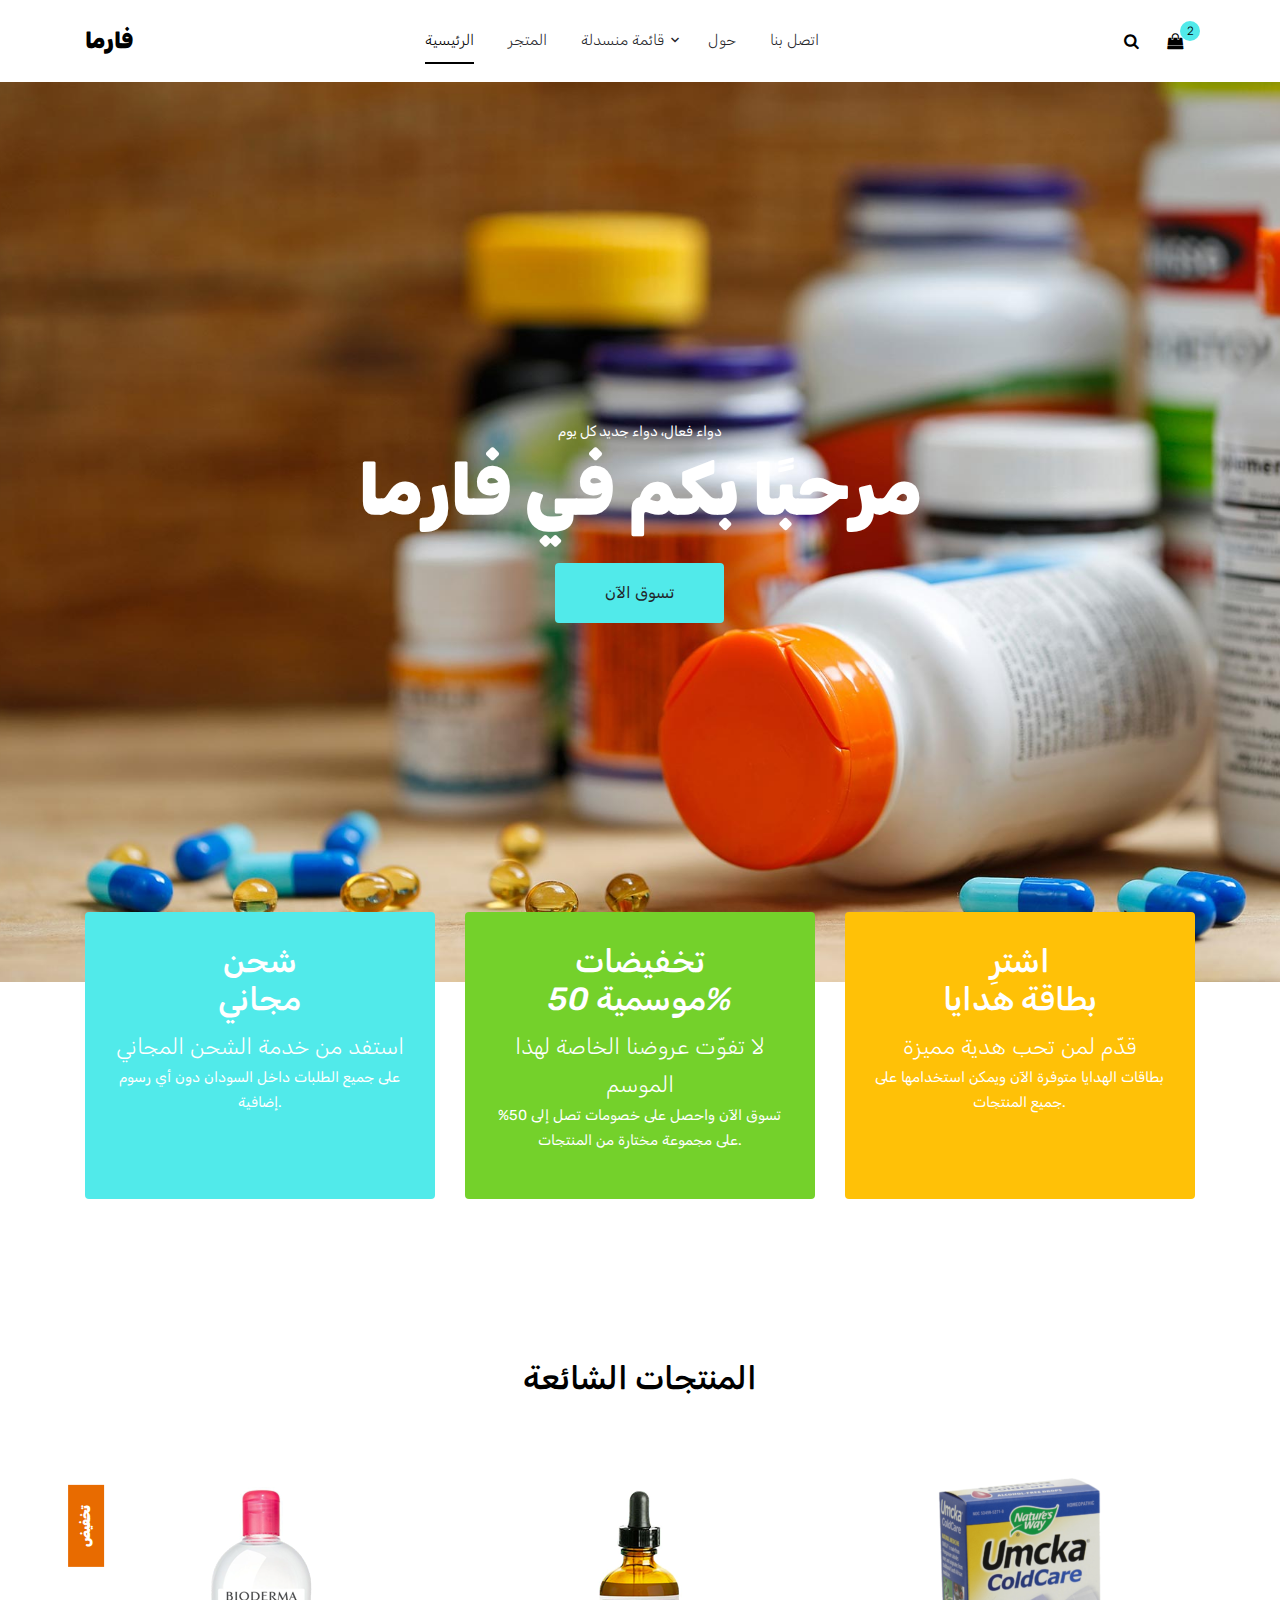
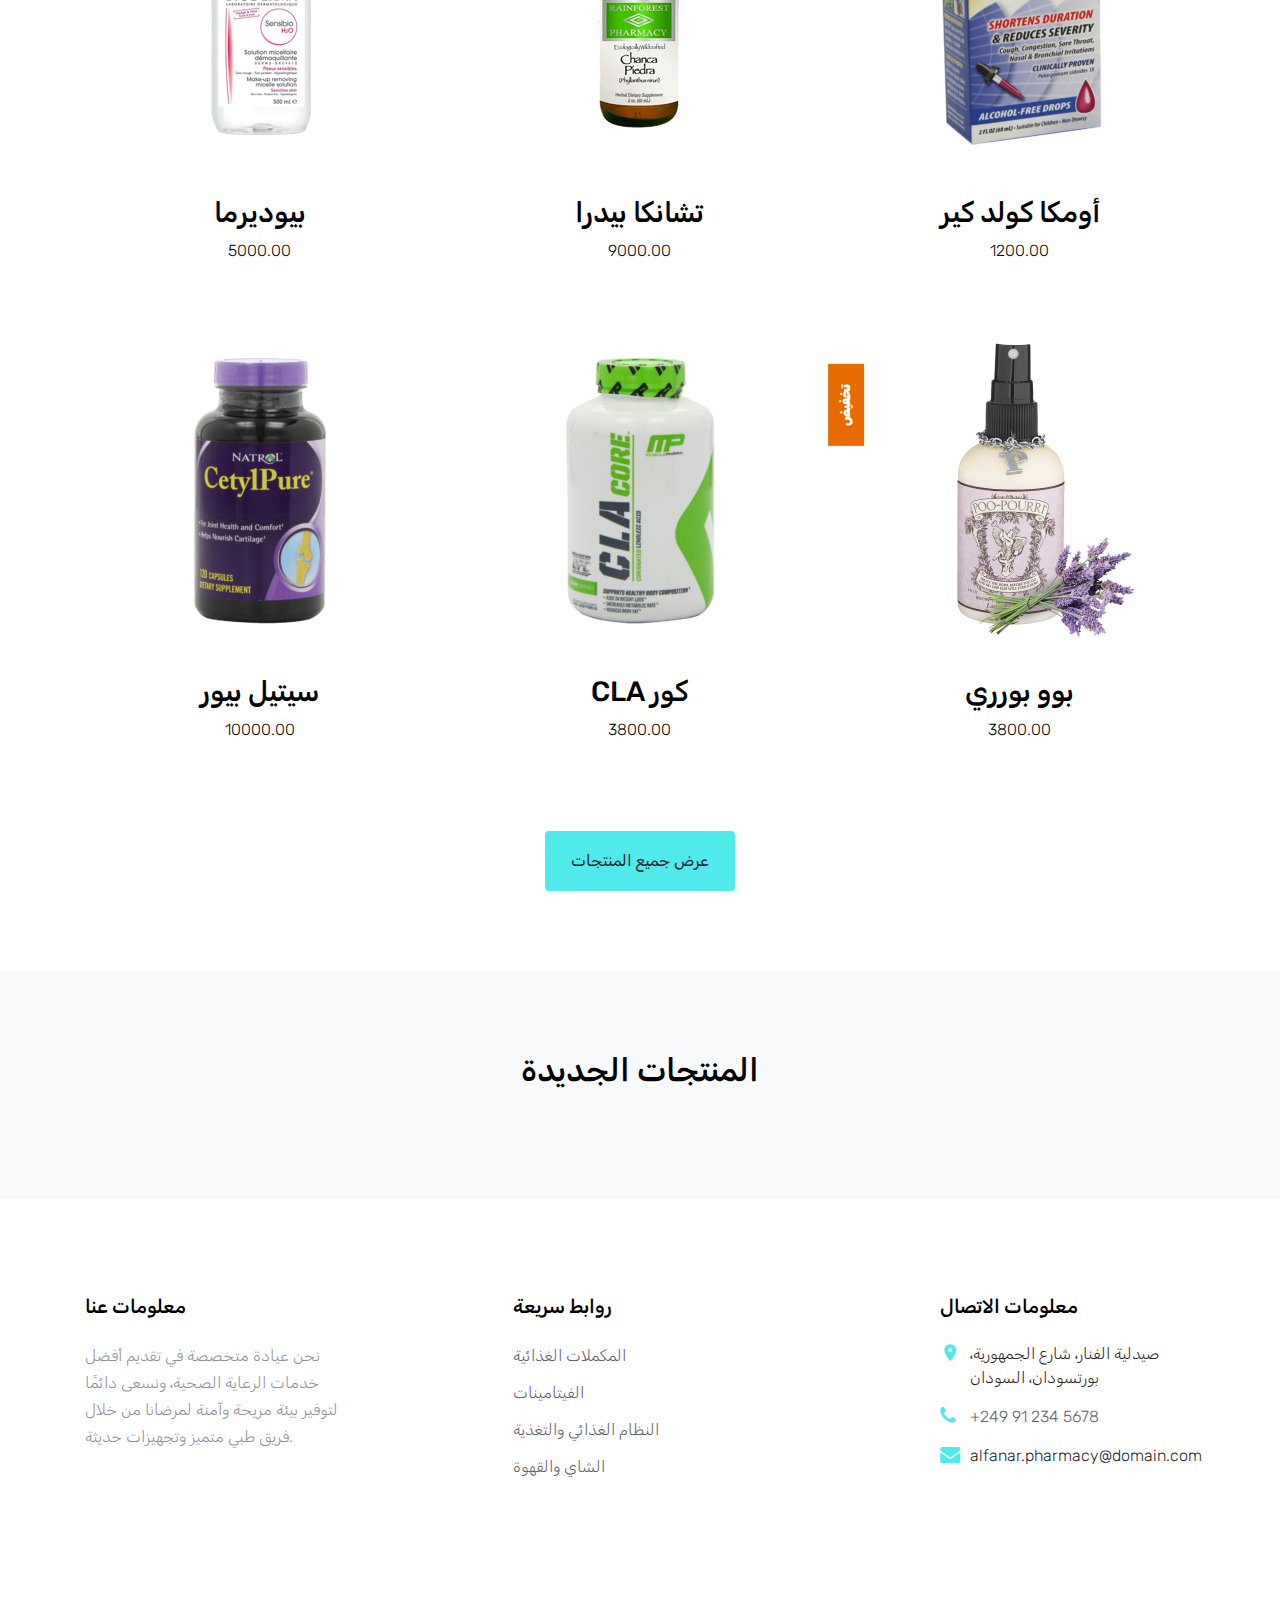
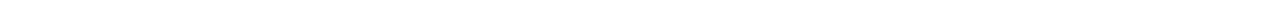
==== commit a12e5f19: "changes" ====
--- a/index.html
+++ b/index.html
@@ -109,9 +109,10 @@
               <a href="#" class="h-100">
                 <h5>شحن <br> مجاني</h5>
                 <p>
-                  أميت سيت أميت دور
-                  <strong>لوريم، إيبسوم دور سيت أميت كونسكتتور أديبيسيسينغ.</strong>
-                </p>
+                  استفد من خدمة الشحن المجاني
+                  <strong>على جميع الطلبات داخل السودان دون أي رسوم إضافية.</strong>
+                </p>
+                
               </a>
             </div>
           </div>
@@ -119,10 +120,11 @@
             <div class="banner-wrap h-100">
               <a href="#" class="h-100">
                 <h5>تخفيضات <br> موسمية 50%</h5>
-                <p>
-                  أميت سيت أميت دور
-                  <strong>لوريم، إيبسوم دور سيت أميت كونسكتتور أديبيسيسينغ.</strong>
-                </p>
+<p>
+  لا تفوّت عروضنا الخاصة لهذا الموسم
+  <strong>تسوق الآن واحصل على خصومات تصل إلى 50% على مجموعة مختارة من المنتجات.</strong>
+</p>
+
               </a>
             </div>
           </div>
@@ -131,8 +133,10 @@
               <a href="#" class="h-100">
                 <h5>اشترِ <br> بطاقة هدايا</h5>
                 <p>
-                  أميت سيت أميت دور
-                  <strong>لوريم، إيبسوم دور سيت أميت كونسكتتور أديبيسيسينغ.</strong>
+                  قدّم لمن تحب هدية مميزة
+                  <strong>بطاقات الهدايا متوفرة الآن ويمكن استخدامها على جميع المنتجات.</strong>
+                </p>
+                
                 </p>
               </a>
             </div>
@@ -328,9 +332,9 @@
 
             <div class="block-7">
               <h3 class="footer-heading mb-4">معلومات عنا</h3>
-              <p>لوريم إيبسوم دور سيت أميت، كونسكتتور أديبيسيسينغ إليت. إيوس كواي ريسيانديس ديسكتيو فولتاتيس
-                سيد دولوروم إكسبتوري جوري إياك، أوت أوند.</p>
-            </div>
+              <p>نحن عيادة متخصصة في تقديم أفضل خدمات الرعاية الصحية، ونسعى دائمًا لتوفير بيئة مريحة وآمنة لمرضانا من خلال فريق طبي متميز وتجهيزات حديثة.</p>
+            </div>
+            
 
           </div>
           <div class="col-lg-3 mx-auto mb-5 mb-lg-0">
@@ -347,25 +351,13 @@
             <div class="block-5 mb-5">
               <h3 class="footer-heading mb-4">معلومات الاتصال</h3>
               <ul class="list-unstyled">
-                <li class="address">203 شارع وهمي. جبل الرؤية، سان فرانسيسكو، كاليفورنيا، الولايات المتحدة الأمريكية</li>
-                <li class="phone"><a href="tel://23923929210">+2 392 3929 210</a></li>
-                <li class="email">emailaddress@domain.com</li>
+                <li class="address">صيدلية الفنار، شارع الجمهورية، بورتسودان، السودان</li>
+                <li class="phone"><a href="tel://+249912345678">+249 91 234 5678</a></li>
+                <li class="email">alfanar.pharmacy@domain.com</li>
               </ul>
             </div>
-
-
-          </div>
-        </div>
-        <div class="row pt-5 mt-5 text-center">
-          <div class="col-md-12">
-            <p>
-              &copy; حقوق الطبع والنشر
-              <script>document.write(new Date().getFullYear());</script> جميع الحقوق محفوظة | تم تصميم هذه القالب
-              مع <i class="icon-heart" aria-hidden="true"></i> بواسطة <a href="https://colorlib.com" target="_blank"
-                class="text-primary">Colorlib</a>
-            </p>
-          </div>
-
+          </div>
+          
         </div>
       </div>
     </footer>
@@ -379,8 +371,6 @@
   <script src="js/jquery.magnific-popup.min.js"></script>
   <script src="js/aos.js"></script>
 
-  <script src="js/main.js"></script>
-
 </body>
 
 </html>